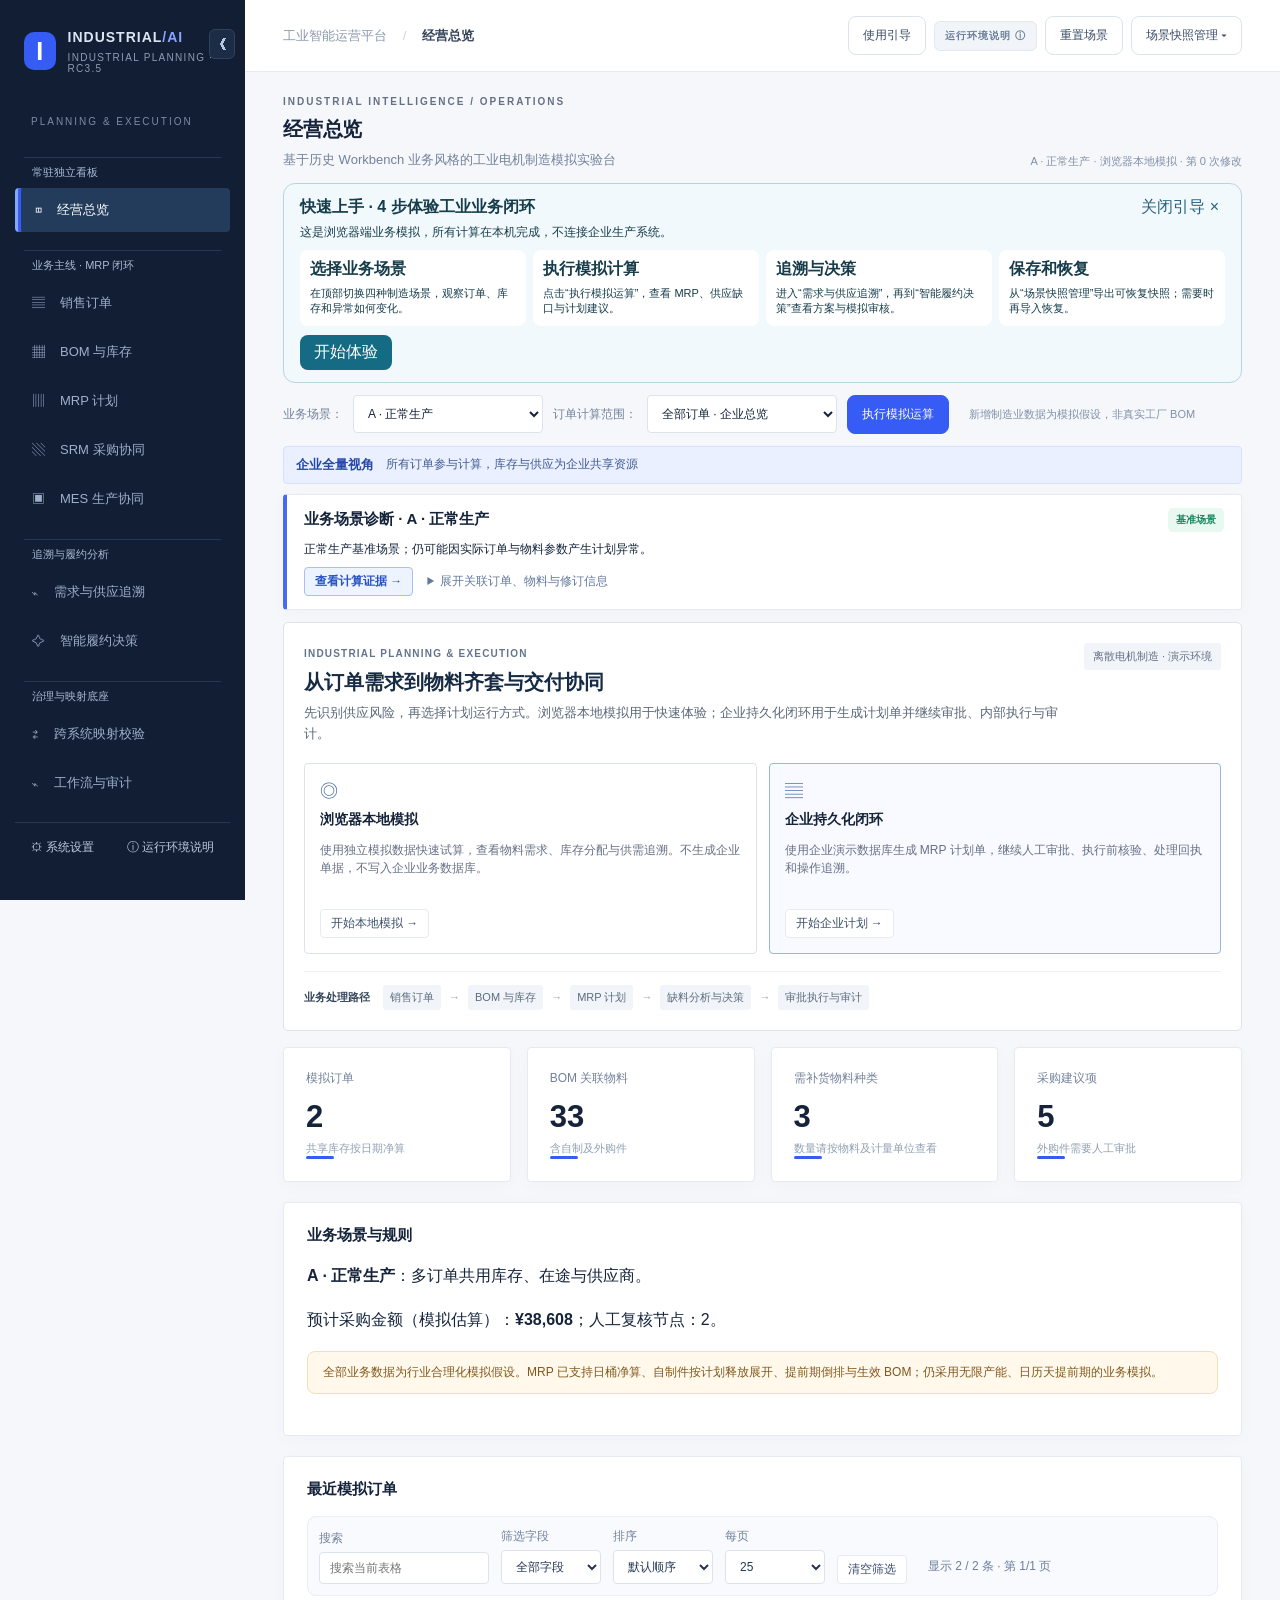
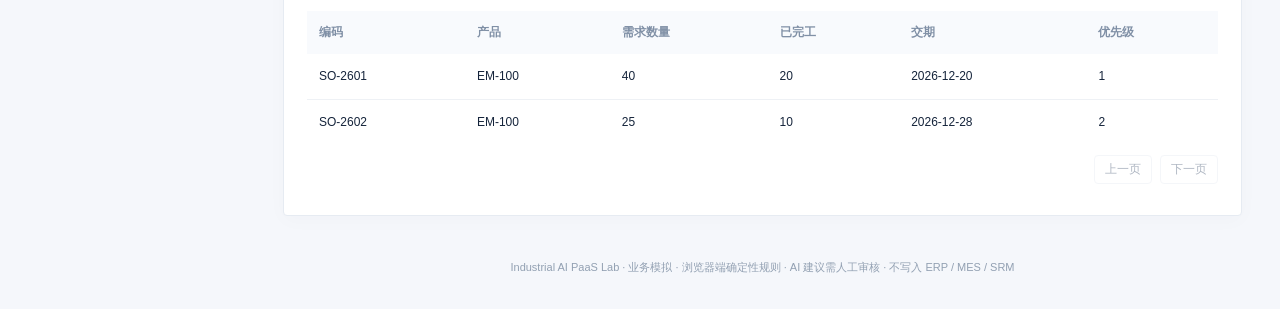
==== enterprise_workbench/site/index.html @ 59f64c31 "RC3.6 isolated PG16-accepted full-source candidate" ====
<!doctype html><html lang="zh-CN"><head><meta charset="utf-8"><meta name="viewport" content="width=device-width,initial-scale=1"><title>Industrial AI PaaS Lab · V1.9 RC3.5 Industrial Planning & Execution Collaboration</title><link rel="icon" type="image/svg+xml" href="./favicon.svg"><link rel="stylesheet" href="./style.css"><link rel="stylesheet" href="./enterprise-console.css"></head><body>
<div class="shell"><aside class="sidebar"><div class="brand"><span class="brandmark">I</span><div><strong>INDUSTRIAL<span class="accent">/AI</span></strong><small>INDUSTRIAL PLANNING · RC3.5</small></div></div><button id="desktopSidebarToggle" class="sidebar-collapse" aria-label="收起左侧导航" title="收起左侧导航">❮</button><div class="sectionlabel">PLANNING & EXECUTION</div><nav id="nav">
<div class="nav-group">常驻独立看板</div><button class="nav active" data-tab="overview">◫ <span>经营总览</span></button>
<div class="nav-group">业务主线 · MRP 闭环</div><button class="nav" data-tab="orders">▤ <span>销售订单</span></button><button class="nav" data-tab="bom">▦ <span>BOM 与库存</span></button><button class="nav" data-tab="mrp">▥ <span>MRP 计划</span></button><button class="nav" data-tab="srm">▧ <span>SRM 采购协同</span></button><button class="nav" data-tab="mes">▣ <span>MES 生产协同</span></button>
<div class="nav-group">追溯与履约分析</div><button class="nav" data-tab="trace">⌁ <span>需求与供应追溯</span></button><button class="nav" data-tab="agent">✧ <span>智能履约决策</span></button>
<div class="nav-group">治理与映射底座</div><button class="nav" data-tab="mapping">⇄ <span>跨系统映射校验</span></button><button class="nav" data-tab="workflow">⌁ <span>工作流与审计</span></button></nav>
<div class="sidebarbottom sidebar-utilities"><button class="sidebar-utility" data-tab="settings">⚙ <span>系统设置</span></button><button class="sidebar-utility" data-tab="statuses">ⓘ <span>运行环境说明</span></button></div></aside>
<main class="main"><header class="topbar"><button id="sidebarExpand" class="outline desktop-expand" aria-label="展开左侧导航" title="展开左侧导航">☰</button><button id="sidebarToggle" class="outline hamburger" aria-label="展开或收起导航" aria-expanded="false">☰</button><div class="breadcrumb">工业智能运营平台 <span>/</span> <b id="crumb">经营总览</b></div><div class="topright"><button class="environment" id="simulationInfo" aria-expanded="false" aria-controls="simulationTooltip" title="查看模拟环境说明">运行环境说明 ⓘ</button><span id="simulationTooltip" class="simulation-tooltip" role="tooltip" hidden>✓ 所有运算在浏览器本地运行，不上传数据、不连接真实工厂。</span><button class="outline" id="reset">重置场景</button><div class="snapshot-wrap"><button class="outline" id="snapshotMenuToggle" aria-expanded="false" aria-controls="snapshotMenu">场景快照管理 ▾</button><div class="snapshot-menu" id="snapshotMenu" hidden><button class="outline" id="portableExport">导出可恢复快照</button><button class="outline" id="portableImport">导入快照</button><button class="outline" id="export">导出 JSON</button></div></div><input type="file" id="portableFile" accept=".json,application/json" hidden></div></header><div class="content"><div class="heading"><div><div class="eyebrow">INDUSTRIAL INTELLIGENCE / OPERATIONS</div><h1 id="heading">经营总览</h1><p id="subtitle">基于历史 Workbench 业务风格的工业电机制造模拟实验台</p></div><div id="sync" class="sync">初始化中</div></div><div class="toolbar"><label for="scenario">业务场景：</label><select id="scenario"></select><label for="focusOrder">订单计算范围：</label><select id="focusOrder" aria-label="订单计算范围"><option value="all">全部订单 · 企业总览</option></select><button id="run" class="primary" title="跨模块模拟计算：本地执行 MRP、库存、供应与业务协同规则">执行模拟运算</button><span id="runSpinner" class="run-spinner" hidden aria-label="正在计算"></span><span id="runHint" class="run-hint" role="status" aria-live="polite"></span><span class="sync" id="note">新增制造业数据为模拟假设，非真实工厂 BOM</span></div><div id="notice" role="alert" hidden></div><div id="uxToast" class="ux-toast" role="status" aria-live="polite" hidden></div><div id="body"></div><footer>Industrial AI PaaS Lab · 业务模拟 · 浏览器端确定性规则 · AI 建议需人工审核 · 不写入 ERP / MES / SRM</footer></div></main></div>
<script src="./engine.js"></script><script src="./decision.js"></script><script src="./decision-evidence.js"></script><script src="./decision-reasoning.js"></script><script src="./closure.js"></script><script src="./portable.js"></script><script src="./app.js"></script><script src="./onboarding.js"></script><script src="./enterprise-console.js"></script></body></html>
---- enterprise_workbench/site/style.css ----
:root{--bg:#f5f7fb;--paper:#fff;--ink:#15243b;--muted:#73829a;--line:#e6ebf2;--blue:#365cf5;--nav:#111e33;--nav2:#1b2a43;--green:#1e9a6d;--orange:#d98a27}*{box-sizing:border-box}body{margin:0;font-family:Inter,"Segoe UI","Microsoft Yahei",sans-serif;background:var(--bg);color:var(--ink)}button,select,input{font:inherit}.shell{min-height:100vh;display:flex}.sidebar{width:245px;flex-shrink:0;background:var(--nav);color:#dbe5f4;display:flex;flex-direction:column;padding:28px 15px;position:sticky;top:0;height:100vh}.brand{display:flex;align-items:center;gap:12px;padding:0 9px 42px}.brandmark{display:grid;place-items:center;background:var(--blue);color:#fff;width:38px;height:38px;border-radius:10px;font-size:25px;font-weight:800}.brand strong{font-size:14px;letter-spacing:1px}.brand small{display:block;color:#8e9db4;font-size:10px;margin-top:6px;letter-spacing:1.3px}.accent{color:#8aa3ff}.sectionlabel{font-size:10px;color:#7c8ca6;letter-spacing:2px;padding:0 16px 12px}.nav{width:100%;display:flex;align-items:center;gap:15px;text-align:left;padding:13px 17px;border:0;background:transparent;color:#9fb0c8;border-radius:10px;cursor:pointer;font-size:14px;margin-bottom:5px}.nav.active,.nav:hover{background:var(--nav2);color:#fff}.nav.active{box-shadow:inset 3px 0 var(--blue)}.sidebarbottom{margin-top:auto;border-top:1px solid #2b3b52;padding:23px 13px 0;font-size:12px}.sidebarbottom p{color:#7588a2;font-size:11px}.pulse{display:inline-block;width:8px;height:8px;border-radius:50%;background:#39c995;margin-right:8px}.main{flex:1;min-width:0}.topbar{height:72px;background:#fff;border-bottom:1px solid var(--line);display:flex;justify-content:space-between;align-items:center;padding:0 38px}.breadcrumb{font-size:13px;color:#8b98ab}.breadcrumb b{color:#35435a;font-weight:600}.breadcrumb span{padding:0 12px;color:#ccd4df}.topright{display:flex;align-items:center;gap:17px}.environment{color:#6a7d9a;background:#f1f4f9;border:1px solid #e3e9f3;padding:7px 10px;border-radius:6px;font-size:10px;letter-spacing:1px;font-weight:700}.outline,.primary{border:1px solid #dce3ed;background:white;color:#394b66;border-radius:8px;padding:10px 14px;cursor:pointer;font-size:12px}.outline:hover{border-color:#9eb0d2}.primary{background:var(--blue);border-color:var(--blue);color:#fff}.primary:disabled{opacity:.45;cursor:not-allowed}.content{max-width:1440px;margin:auto;padding:36px 38px 24px}.heading{display:flex;justify-content:space-between;align-items:flex-end;margin-bottom:28px;gap:18px}.eyebrow{font-size:10px;color:#5472b8;font-weight:800;letter-spacing:2px}h1{font-size:29px;letter-spacing:-.8px;margin:9px 0 8px}.heading p{font-size:13px;color:var(--muted);margin:0}.sync{font-size:11px;color:#8191a7}.kpis{display:grid;grid-template-columns:repeat(4,minmax(0,1fr));gap:16px;margin-bottom:20px}.kpi,.panel{background:#fff;border:1px solid var(--line);border-radius:12px;box-shadow:0 4px 20px rgba(25,48,82,.025)}.kpi{padding:22px}.kpi .label{font-size:12px;color:var(--muted)}.kpi .value{font-size:31px;font-weight:750;margin:12px 0 6px}.kpi .hint{font-size:11px;color:#90a0b2}.kpi .accentline{width:28px;height:3px;background:var(--blue);border-radius:3px}.cols{display:grid;grid-template-columns:1.5fr 1fr;gap:20px}.panel{padding:23px;margin-bottom:20px}.panel h2{font-size:15px;margin:0 0 17px}.panelhead{display:flex;align-items:center;justify-content:space-between;gap:10px}.sub{font-size:12px;color:var(--muted);margin-top:-6px;margin-bottom:18px}.tablewrap{overflow:auto}table{border-collapse:collapse;width:100%;font-size:12px}th{text-align:left;background:#f8fafd;color:#8090a6;font-weight:650;padding:13px 12px;white-space:nowrap}td{padding:14px 12px;border-bottom:1px solid #eef1f5;white-space:nowrap}tbody tr:last-child td{border-bottom:0}.pill{border-radius:5px;padding:5px 8px;font-size:10px;font-weight:700;display:inline-block;background:#eef2ff;color:#5065bf}.pill.good{background:#e9f8f1;color:#17845b}.pill.warn{background:#fff5e8;color:#aa7021}.pill.neutral{background:#f0f3f8;color:#697a90}.empty{color:#93a1b3;font-size:13px;padding:35px 10px;text-align:center}.loading{background:#fff;border:1px solid var(--line);border-radius:12px;padding:55px;text-align:center;color:var(--muted)}.toolbar{display:flex;gap:10px;align-items:center;flex-wrap:wrap;margin-bottom:18px}.toolbar select,.toolbar input{border:1px solid #dce3ed;border-radius:8px;padding:10px 12px;background:white;min-width:190px;color:#35445a;font-size:12px}.alert{padding:14px 17px;border-radius:8px;margin-bottom:18px;font-size:13px;background:#fff1ec;color:#9e462d;border:1px solid #ffd7c8}.alert.ok{background:#eaf8f1;color:#1e7d57;border-color:#c7edda}.note{background:#f4f7fe;border:1px solid #e1e9fb;padding:15px;border-radius:8px;color:#63799b;font-size:12px;line-height:1.8;margin-bottom:20px}.json{white-space:pre-wrap;word-break:break-word;background:#f8fafd;padding:16px;border-radius:8px;font:11px/1.7 Consolas,monospace;max-height:380px;overflow:auto}.metricrow{display:flex;justify-content:space-between;border-bottom:1px solid var(--line);padding:12px 0;font-size:12px}.metricrow span{color:var(--muted)}.metricrow b{font-weight:650}footer{font-size:11px;color:#9aa7b7;text-align:center;padding:20px 0 10px}@media(max-width:1000px){.sidebar{width:78px}.brand>div,.sectionlabel,.nav span,.sidebarbottom{display:none}.brand{padding:0 4px 35px}.nav{justify-content:center;font-size:20px}.content{padding:26px}.kpis{grid-template-columns:repeat(2,1fr)}.cols{grid-template-columns:1fr}}@media(max-width:600px){.sidebar{width:58px;padding:15px 6px}.topbar{padding:0 16px}.environment{display:none}.content{padding:20px 14px}.kpis{gap:9px}.kpi{padding:16px}.kpi .value{font-size:25px}.heading{align-items:flex-start;flex-direction:column}}

.flowsteps{display:flex;flex-wrap:wrap;gap:8px;margin:0 0 20px}.flowstep{padding:12px 10px;background:#e9eef7;border:1px solid #dce5f2;border-radius:8px;color:#75849a;font-size:11px;font-weight:700;flex:1;min-width:125px}.flowstep span{display:inline-grid;place-items:center;border-radius:50%;background:#cbd5e3;color:#fff;width:20px;height:20px;margin-right:6px}.flowstep.done{background:#eaf8f1;color:#17845b;border-color:#bde8d4}.flowstep.done span{background:#1e9a6d}.statuscards{display:flex;gap:12px;flex-wrap:wrap}.statuscard{border:1px solid var(--line);border-radius:9px;padding:16px 22px;min-width:140px;display:flex;flex-direction:column;gap:9px}.statuscard b{font-size:12px;color:var(--muted)}.statuscard strong{font-size:25px}.raw{border:1px solid var(--line);border-radius:10px;background:white;padding:18px 22px;margin-bottom:20px}.raw summary{cursor:pointer;color:#365cf5;font-size:13px;font-weight:700}.raw pre{margin-top:16px}@media(max-width:600px){.flowstep{min-width:100px}}
.toolbar{display:flex;gap:10px;align-items:center;flex-wrap:wrap;margin-bottom:22px}.toolbar select,.toolbar input{border:1px solid var(--line);border-radius:7px;padding:10px;background:white;color:var(--ink)}.toolbar label{font-size:12px;color:var(--muted)}.panel .actions{display:flex;gap:8px;flex-wrap:wrap}.inlineform{display:flex;flex-wrap:wrap;gap:10px;align-items:end}.inlineform label{font-size:12px;color:var(--muted);display:flex;flex-direction:column;gap:5px}.inlineform input,.inlineform select{padding:9px;border:1px solid var(--line);border-radius:6px;max-width:170px}.smallbtn{border:1px solid var(--line);background:#fff;color:#3b4e6b;padding:6px 9px;border-radius:6px;cursor:pointer}.smallbtn.danger{color:#a53535}.status{cursor:help}.helptext{color:#75859a;font-size:12px;line-height:1.8}.grid2{display:grid;grid-template-columns:1fr 1fr;gap:16px}.warning{background:#fff8eb;border:1px solid #f3dfb8;padding:12px 15px;border-radius:8px;color:#81581c;font-size:12px;margin-bottom:18px}.badge-line{font-size:12px;color:#5a6a80;margin:6px 0 12px}.panel p{line-height:1.8}footer{margin-top:24px;font-size:11px;color:#92a0b2}@media(max-width:850px){.shell{display:block}.sidebar{width:100%;height:auto;position:static;padding:12px}.sidebar .brand{padding:5px 9px 12px}.sidebar nav{display:flex;overflow:auto}.sidebar .nav{min-width:max-content;padding:9px}.sidebarbottom{display:none}.topbar{padding:12px;height:auto}.content{padding:20px 14px}.kpis{grid-template-columns:repeat(2,minmax(0,1fr))}.grid2,.cols{grid-template-columns:1fr}}

/* UX Consolidation: display-only controls; no engine data mutations */
.uxfilters{display:flex;gap:12px;flex-wrap:wrap;align-items:end;margin-bottom:15px}.uxfilters label{display:flex;flex-direction:column;gap:5px;color:#72829b;font-size:12px}.uxfilters input,.uxfilters select{border:1px solid #dce3ed;border-radius:7px;padding:8px 10px;background:white;color:#243754;max-width:220px}.uxcount{font-size:12px;color:#6d7f9b;padding:9px}.origin-tag{display:inline-block;background:#eef2f8;color:#566781;border-radius:5px;padding:4px 7px;font-size:11px}.origin-tag.custom{background:#e9f8f1;color:#17845b}.uxguide{background:linear-gradient(115deg,#f3f6ff,#fff);border:1px solid #dce6fb;border-radius:12px;padding:20px;margin-bottom:20px}.uxguide-head{display:flex;justify-content:space-between;align-items:center;gap:12px}.uxguide-head strong{font-size:16px}.uxguide-steps{display:grid;grid-template-columns:repeat(3,minmax(0,1fr));gap:12px;margin:15px 0}.uxguide-steps button{background:#fff;border:1px solid #dce5f4;border-radius:9px;text-align:left;padding:14px;cursor:pointer;color:#253c65}.uxguide-steps button:hover{border-color:#365cf5}.uxguide-steps b,.uxguide-steps span{display:block}.uxguide-steps span{font-size:12px;color:#72839a;margin-top:7px}.uxguide p{font-size:12px;color:#6e7e97;margin:0}.compact-guide .uxguide-steps,.compact-guide p{display:none}@media(max-width:700px){.uxguide-steps{grid-template-columns:1fr}.uxfilters label{max-width:100%}}

/* RC2: global order context and reusable table controls */
.focus-banner{display:flex;align-items:center;flex-wrap:wrap;gap:12px;background:#eaf0ff;border:1px solid #d4e1ff;border-radius:10px;padding:13px 17px;margin-bottom:18px;font-size:12px;color:#405b90}.focus-banner strong{color:#2548a5;font-size:13px}.focus-banner span{flex:1}.data-table{margin-bottom:8px}.tablefilters{padding:11px;background:#f8fafd;border:1px solid #e9edf5;border-radius:9px}.tablefilters label{min-width:100px}.tablefilters input{max-width:170px}.tablefilters select{max-width:175px}.tablepages{display:flex;justify-content:flex-end;gap:8px;margin-top:10px}.tablepages button:disabled{opacity:.4;cursor:not-allowed}

/* RC3 business audit additions */
.diagnostic{border-left:4px solid #466bf1}.diagnostic-head{display:flex;align-items:center;justify-content:space-between;gap:12px;flex-wrap:wrap}.diagnostic-head h2,.diagnostic-head h3{margin:0}.diagnostic-stats{display:flex;gap:16px;flex-wrap:wrap;margin:12px 0;font-size:13px}.decision{border:1px solid #dfe5f0;border-radius:12px;padding:16px;margin:12px 0;background:#fbfcff}.decision p{line-height:1.7}.decision-actions{display:flex;gap:8px;flex-wrap:wrap}.decision-actions button{cursor:pointer}.diagnostic .helptext{margin-top:12px}

/* Version A guided first-run experience */
.a-welcome{padding:18px 20px;margin:12px 0 20px;border:1px solid #b7d5df;border-radius:12px;background:#f1f9fc;color:#173d4b}.a-welcome-head{display:flex;justify-content:space-between;gap:12px;align-items:center}.a-welcome-head button{background:transparent;border:0;cursor:pointer;color:#28617b}.a-welcome p{margin:10px 0}.a-welcome ol{display:grid;grid-template-columns:repeat(auto-fit,minmax(205px,1fr));gap:12px;padding:0;list-style:none}.a-welcome li{display:flex;flex-direction:column;gap:6px;padding:12px;border-radius:8px;background:white}.a-welcome li span{font-size:13px;line-height:1.5}.a-welcome #a-welcome-start{padding:9px 18px;border:0;border-radius:8px;background:#146b83;color:white;cursor:pointer}

/* V1.9.1 UX concentrated release: presentation and state feedback */
.content{padding-top:24px}.heading{margin-bottom:14px}.a-welcome{padding:12px 16px;margin:6px 0 12px}.a-welcome p{font-size:12px;margin:5px 0}.a-welcome ol{gap:7px;margin:9px 0}.a-welcome li{padding:9px 10px}.a-welcome li span{font-size:11px;line-height:1.4}.a-welcome #a-welcome-start{padding:7px 14px}.focus-banner{padding:9px 12px;margin-bottom:10px}.diagnostic{padding:13px 17px;margin-bottom:12px}.diagnostic h2{font-size:14px}.diagnostic-summary{font-size:12px;line-height:1.6;margin:8px 0}.diagnostic-actions{display:flex;align-items:center;gap:14px;flex-wrap:wrap}.diagnostic-details{font-size:12px;color:#63799b}.diagnostic-details summary{cursor:pointer}.diagnostic-details[open]{flex-basis:100%}.diagnostic-stats{margin:8px 0}.evidence-btn{background:#edf3ff;border-color:#a9befb;color:#2854c3;font-weight:700;padding:8px 12px}.evidence-btn:hover{background:#dfe9ff}.nav-group{font-size:10px;letter-spacing:1.2px;color:#7f94b7;margin:15px 10px 7px;text-transform:uppercase}.nav.has-result{position:relative}.nav.has-result:after{content:'';display:block;width:8px;height:8px;border-radius:50%;background:#22bf83;margin-left:auto;box-shadow:0 0 0 3px #22bf8322}.environment{cursor:pointer;white-space:nowrap}.simulation-tooltip{position:absolute;right:18px;top:66px;z-index:50;background:#132b49;color:white;padding:11px 15px;border-radius:9px;max-width:320px;font-size:12px;line-height:1.6;box-shadow:0 8px 28px #152b4540}.snapshot-wrap{position:relative}.snapshot-menu{position:absolute;right:0;top:calc(100% + 7px);z-index:45;min-width:190px;background:white;border:1px solid #dce3ed;border-radius:10px;box-shadow:0 10px 32px #14223d25;padding:7px}.snapshot-menu button{display:block;width:100%;text-align:left;border:0;margin:2px 0}.snapshot-menu button:hover{background:#f2f6ff}.run-spinner{width:16px;height:16px;border:2px solid #cad7fa;border-top-color:#365cf5;border-radius:50%;animation:ux-spin .7s linear infinite}@keyframes ux-spin{to{transform:rotate(360deg)}}.run-hint{font-size:11px;color:#b37525}.ux-toast{position:fixed;right:24px;bottom:25px;z-index:100;background:#173b32;color:#e8fff4;padding:13px 17px;border-radius:9px;box-shadow:0 9px 35px #1a2b3b40;font-size:13px;max-width:min(420px,90vw)}[hidden]{display:none!important}.hamburger{display:none}.topright{gap:8px;flex-wrap:wrap}.toolbar{margin-bottom:12px}.sidebar nav{overflow-y:auto}
@media(max-width:1000px){.nav-group{display:none}.sidebar .nav.has-result:after{position:absolute;right:2px;top:5px}.topright{gap:6px}}
@media(max-width:850px){.hamburger{display:inline-flex}.sidebar{display:none;position:fixed;top:55px;left:0;bottom:0;width:min(290px,85vw);height:auto;z-index:60;box-shadow:8px 0 30px #152b4540;overflow-y:auto}.sidebar-open .sidebar{display:block}.sidebar nav{display:flex;flex-direction:column;overflow:visible}.sidebar .nav{justify-content:flex-start}.sidebar .nav span,.sidebar .brand>div,.sidebar .sectionlabel,.sidebar .nav-group{display:block}.sidebar .nav-group{color:#8fa1bd}.sidebar .nav.has-result:after{position:static}.topbar{display:flex;gap:10px}.breadcrumb{flex:1}.topright{justify-content:flex-end}.a-welcome ol{grid-template-columns:repeat(2,minmax(0,1fr))}}
@media(max-width:600px){.a-welcome ol{grid-template-columns:1fr 1fr}.a-welcome li span{font-size:10px}.heading h1{font-size:23px}.topright .outline{padding:7px 8px}.toolbar select{min-width:130px}.simulation-tooltip{right:8px;top:95px}.content{padding:15px 12px}.kpis{grid-template-columns:repeat(2,minmax(0,1fr))}}

/* V1.9.1 RC2: learning navigation, read-once result cues and help page */
.sidebar{position:relative}.sidebar-collapse{position:absolute;top:29px;right:10px;border:1px solid #31425c;border-radius:6px;color:#b6c7e5;background:#1b2c46;cursor:pointer;padding:5px 8px}.desktop-expand{display:none}.sidebar-collapsed .sidebar{display:none}.sidebar-collapsed .desktop-expand{display:inline-flex}.sidebar-collapsed .main{width:100%;max-width:100%}.sidebar .nav-group{font-size:10px;letter-spacing:.55px;text-transform:none;margin:18px 9px 8px;padding:7px 8px 0;border-top:1px solid #253852;color:#90a7c9}.sidebar nav{overflow-y:auto;scrollbar-width:thin;scrollbar-color:#3c506c transparent}.sidebar .nav{min-height:41px}.nav.has-result:after{flex-shrink:0}.help-page .toolbar,.help-page #sync{display:none}.help-page .focus-banner,.help-page .diagnostic{display:none}.help-page .heading{margin-bottom:18px}.help-page #body{margin-top:8px}
@media(max-width:850px){.sidebar-collapse,.desktop-expand{display:none!important}.sidebar-collapsed .sidebar{display:none}.sidebar-open .sidebar{display:block}.sidebar .nav-group{display:block}.sidebar .nav{min-height:40px}}

/* RC3: What-if input retention and readable comparison */
.whatif-form{background:#f7f9ff;border:1px solid #e1e8f7;padding:14px;border-radius:10px;margin:12px 0}.whatif-form label{min-width:110px}.whatif-form button.primary{min-height:39px}.whatif-result{border:1px solid #c8d8ff;border-left:4px solid #365cf5;background:#fbfcff;border-radius:10px;padding:15px;margin:16px 0}.whatif-result-head{display:flex;align-items:center;justify-content:space-between;gap:12px;flex-wrap:wrap}.whatif-result-head h3{font-size:15px;margin:0}.whatif-save{font-size:12px;font-weight:700;color:#fff;background:#365cf5;border:1px solid #365cf5;border-radius:7px;padding:8px 13px;cursor:pointer}.whatif-save:hover{background:#2549db}.whatif-assumption{margin-top:12px;padding:10px;background:#edf3ff;border-radius:7px;font-size:13px;color:#29436e}.whatif-summary{font-size:13px;font-weight:600;color:#244d7e}.whatif-saved-title{font-size:14px;margin:18px 0 8px}.whatif-empty{padding:20px 14px;border:1px dashed #cbd5e6;border-radius:9px;color:#6e809b;font-size:13px;text-align:center;margin:12px 0}.whatif-empty-small{padding:16px}.whatif-result .data-table{overflow-x:auto}.whatif-result .data-table th:first-child{min-width:180px}

/* RC4 decision audit evidence */
.decision-primary{background:#eef3ff;border-left:3px solid #4168f0;border-radius:6px;padding:10px 13px}.decision-facts{display:flex;gap:9px;flex-wrap:wrap;margin:12px 0}.decision-facts span{background:#f0f4fa;border:1px solid #dce5f2;border-radius:7px;padding:7px 10px;font-size:12px}.decision-evidence{border:1px solid #dce5f2;border-radius:9px;margin:12px 0;padding:10px 12px}.decision-evidence summary{font-weight:700;cursor:pointer;color:#274b8c}.decision-evidence .tablewrap{margin:10px 0;overflow-x:auto}.decision-evidence table{min-width:650px;font-size:12px}.decision-evidence th,.decision-evidence td{padding:8px 10px}.decision-evidence code{font-size:11px}@media(max-width:700px){.decision{padding:12px}.decision-evidence{padding:8px}.decision-facts span{font-size:11px}}

/* RC5: auditable reasoning log */
.reasoning-entry{border:1px solid #dce5f3;border-radius:10px;background:#fff;margin:12px 0;padding:14px 16px}
.reasoning-entry h4{margin:0 0 8px;color:#172c4a}.reasoning-entry .pill{font-size:11px;margin-left:8px}
.reasoning-steps{margin:10px 0 12px;padding-left:24px;display:grid;gap:9px}
.reasoning-steps li{padding-left:5px}.reasoning-steps p{margin:3px 0;color:#455a76;line-height:1.6;overflow-wrap:anywhere}
.reasoning-checks{display:flex;gap:7px;flex-wrap:wrap}

/* RC6: learning-first decision presentation; engineering checks remain in tests, not UI. */
.business-decision{padding:22px;background:#fff}.business-order-head{display:flex;justify-content:space-between;align-items:flex-start;gap:14px;flex-wrap:wrap}.business-order-head h3{margin:0}.business-outcome{display:inline-block;max-width:520px;border-radius:8px;padding:9px 12px;font-weight:700;font-size:13px}.business-outcome-high{background:#fff0ed;color:#9f3027}.business-outcome-medium{background:#fff5e3;color:#94620c}.business-outcome-low{background:#e9f7f1;color:#196347}.business-intro{font-size:14px;color:#42526b;margin:16px 0}.business-section-title{font-size:15px;margin:20px 0 10px}.business-risk{border:1px solid #e0e7f2;border-left:4px solid #c7d1df;border-radius:9px;margin:10px 0;padding:12px 15px;background:#fff}.business-risk-risk{border-left-color:#d85048;background:#fffafa}.business-risk-advice{border-left-color:#e2a83b;background:#fffdf7}.business-risk-title{display:flex;justify-content:space-between;gap:10px;flex-wrap:wrap}.business-risk-title span{font-size:12px;color:#61738e}.business-risk p{margin:8px 0;font-size:13px}.business-metric{color:#9f3027}.business-risk-link{color:#637895;font-size:12px!important}.business-table{min-width:650px}.business-review{border:1px solid #d5e1f4;border-radius:10px;margin:18px 0;background:#f9fbff}.business-review>summary{padding:13px 16px;cursor:pointer;color:#2754a4;font-weight:700}.business-review-body{padding:5px 17px 17px}.business-review-body table{min-width:650px}.business-review-body th,.business-review-body td{font-size:12px;padding:8px}.review-rule{background:white;border:1px solid #e1e8f2;border-radius:8px;padding:13px 15px;margin:12px 0}.review-rule h4{margin:0 0 8px}.review-rule li{line-height:1.75;margin:5px 0;font-size:13px}.business-disclaimer{color:#73839b;font-size:12px!important;margin-top:16px}.business-decision .decision-actions{margin:17px 0}.business-decision .decision-actions button:first-child{background:#3766eb;color:#fff;border-color:#3766eb}@media(max-width:700px){.business-decision{padding:12px}.business-order-head{display:block}.business-outcome{margin-top:9px}}

/* RC7: consistent compact actions and learner-facing review */
.business-decision .decision-actions-compact{display:flex;align-items:center;gap:7px;flex-wrap:wrap;margin:14px 0 17px}
.business-decision .decision-actions-compact .smallbtn{appearance:none;min-height:32px;padding:6px 11px;border:1px solid #d8e2f2;border-radius:7px;background:#fff;color:#355276;font-size:12px;font-weight:600;line-height:1.25;letter-spacing:0;box-shadow:0 1px 2px rgba(23,43,77,.035);white-space:nowrap;transition:background-color .15s,border-color .15s,box-shadow .15s}
.business-decision .decision-actions-compact .decision-action-approve:first-child{background:#eef3ff;border-color:#bcd0ff;color:#2856bf}
.business-decision .decision-actions-compact .decision-action-reject{color:#65748c;background:#f8fafc}
.business-decision .decision-actions-compact .decision-action-trace{color:#3a5f99}
.business-decision .decision-actions-compact .smallbtn:hover{background:#e8f0ff;border-color:#8eaff3}
.business-decision .decision-actions-compact .smallbtn:focus-visible{outline:2px solid #3766eb;outline-offset:2px}
.business-review-body .review-rule{padding:15px 18px}.business-review-body .review-lead{font-size:13px;color:#294c7d;background:#eff4ff;padding:10px 12px;border-radius:7px}
.business-review-body .review-steps{padding-left:24px}.business-review-body .review-steps li{padding:5px 0 7px}.business-review-body .review-steps li b{color:#304b71;font-size:12px}.business-review-body .review-steps li p{margin:4px 0 0;color:#43536b;line-height:1.7;font-size:12px}
@media(max-width:600px){.business-decision .decision-actions-compact{gap:6px}.business-decision .decision-actions-compact .smallbtn{font-size:12px;padding:7px 9px}}

/* RC8: trace selector and source-grounded simulated supplier evidence */
.trace-node-label{display:flex;align-items:center;gap:10px;flex-wrap:wrap;font-size:12px;color:var(--muted);font-weight:600}
.trace-node-select{appearance:none;-webkit-appearance:none;width:min(100%,620px);min-height:36px;padding:8px 36px 8px 12px;border:1px solid #dce3ed;border-radius:8px;background:#fff url("data:image/svg+xml,%3Csvg xmlns='http://www.w3.org/2000/svg' width='12' height='8' viewBox='0 0 12 8'%3E%3Cpath d='m1 1 5 5 5-5' fill='none' stroke='%23687993' stroke-width='1.5'/%3E%3C/svg%3E") no-repeat right 12px center;color:var(--ink);font-size:12px;line-height:1.4;box-shadow:0 1px 2px rgba(20,35,65,.03);cursor:pointer}
.trace-node-select:focus-visible{outline:2px solid #365cf5;outline-offset:2px;border-color:#365cf5}
.supplier-evidence{background:rgba(255,255,255,.55);border:1px solid #f0e0dc;border-radius:8px;padding:9px 12px;margin:9px 0;font-size:12px;line-height:1.65}
.supplier-evidence p{margin:5px 0;overflow-wrap:anywhere}
.supplier-evidence .decision-metric{font-size:12px}
@media(max-width:700px){.trace-node-label{align-items:stretch;flex-direction:column}.trace-node-select{width:100%;max-width:100%}}

/* RC3.5 — compact industrial workspace design system */
:root{--rc35-ink:#172b45;--rc35-muted:#667085;--rc35-line:#dce3eb;--rc35-accent:#315fba;--rc35-surface:#f7f9fc}
body{font-variant-numeric:tabular-nums}.heading h1{font-size:20px;font-weight:600;letter-spacing:-.2px}.panel h2,.panel h3{font-size:15px;font-weight:650}.panel,.kpi,.focus-banner{border-radius:4px}.sidebar .nav-group{font-size:11px;letter-spacing:0;text-transform:none;color:#a9bad1}.sidebar .nav{min-height:36px;border-radius:4px;font-size:13px}.sidebar .nav.active{border-left:3px solid #82a8ff;background:#243c5c}.sidebarbottom.sidebar-utilities{display:flex;justify-content:space-between;gap:8px;padding:10px 12px;border-top:1px solid #263852}.sidebar-utility{border:0;background:transparent;color:#bdcbe0;font-size:12px;padding:6px 4px;cursor:pointer}.sidebar-utility:hover{color:#fff}.smallbtn,button{transition:border-color .14s,background-color .14s,box-shadow .14s}.smallbtn{min-height:28px;border-radius:4px;padding:5px 10px;font-size:12px}.smallbtn:focus-visible,button:focus-visible,input:focus-visible,select:focus-visible,textarea:focus-visible{outline:2px solid #4778d1;outline-offset:2px;box-shadow:0 0 0 3px #4778d122}.toolbar select,.toolbar input,.uxfilters input,.uxfilters select{min-height:32px;border:1px solid var(--rc35-line);border-radius:4px;font-size:12px}.tablewrap th,.tablewrap td{font-size:12px;line-height:1.4}.helptext,.muted,.eyebrow{color:var(--rc35-muted)}
.rc35-home-entry{background:#fff;border:1px solid var(--rc35-line);border-radius:5px;padding:20px;margin:0 0 16px}.rc35-home-intro{display:flex;align-items:flex-start;justify-content:space-between;gap:18px;flex-wrap:wrap}.rc35-kicker{font-size:10px;letter-spacing:1.2px;color:#64748b;font-weight:700}.rc35-home-intro h2{font-size:20px;margin:8px 0 7px;color:var(--rc35-ink)}.rc35-home-intro p{font-size:13px;line-height:1.6;color:#5b687a;max-width:760px;margin:0}.rc35-demo-tag{font-size:11px;color:#667085;background:#f1f4f8;padding:6px 9px;border-radius:3px}.rc35-home-actions{display:grid;grid-template-columns:1fr 1fr;gap:12px;margin-top:18px}.rc35-home-actions article{border:1px solid var(--rc35-line);border-radius:4px;padding:15px;min-width:0}.rc35-home-actions article.featured{border-color:#9bb6df;background:#f8faff}.rc35-mode-icon{font-size:18px;color:#456ba9}.rc35-home-actions h3{font-size:14px;margin:8px 0 5px}.rc35-home-actions p{font-size:12px;line-height:1.55;color:#667085;min-height:56px}.rc35-home-flow{display:flex;gap:8px;align-items:center;flex-wrap:wrap;margin-top:17px;padding-top:13px;border-top:1px solid #edf0f4;font-size:11px;color:#5e6c80}.rc35-home-flow b{color:#34445a;margin-right:5px}.rc35-home-flow span{background:#f1f4f8;padding:5px 7px;border-radius:3px}.rc35-home-flow i{font-style:normal;color:#9aa5b4}.rc35-mode-switch{display:flex;justify-content:space-between;align-items:center;gap:14px;flex-wrap:wrap;border:1px solid #d9e1eb;background:#fff;padding:13px 15px;margin-bottom:14px;border-radius:4px}.rc35-mode-switch b{font-size:14px}.rc35-mode-switch p{font-size:11px;color:#667085;margin:4px 0 0}.rc35-mode-switch-actions{display:flex;gap:7px;flex-wrap:wrap}.rc35-audit-shortcut{display:flex;align-items:end;gap:9px;flex-wrap:wrap}.rc35-audit-shortcut label{display:grid;gap:5px;font-size:11px;color:#667085}.rc35-audit-shortcut input{height:32px;border:1px solid var(--rc35-line);border-radius:4px;padding:5px 9px}
@media(max-width:650px){.rc35-home-entry{padding:14px}.rc35-home-actions{grid-template-columns:1fr}.rc35-home-actions p{min-height:0}.rc35-mode-switch{align-items:stretch}.rc35-mode-switch-actions{width:100%}.rc35-mode-switch-actions button{flex:1}.rc35-home-flow{align-items:flex-start}}
---- enterprise_workbench/site/enterprise-console.css ----
/* Version B Enterprise Console RC3 — isolated from the frozen Version A simulation. */
.content.vbc-active > :not(#vbConsole){display:none!important}
#vbConsole[hidden]{display:none!important}
#vbConsole{--vbc-ink:#12243e;--vbc-muted:#61728a;--vbc-line:#e1e8f2;--vbc-blue:#2a5fe8;--vbc-teal:#0a9f97;--vbc-canvas:#f4f7fc;min-height:78vh;color:var(--vbc-ink);font-family:inherit;font-size:14px}
#vbConsole *,#vbConsole *:before,#vbConsole *:after{box-sizing:border-box}
#vbConsole h1,#vbConsole h2,#vbConsole h3,#vbConsole p{margin:0}
#vbConsole button,#vbConsole input,#vbConsole select,#vbConsole textarea{font:inherit}
#vbConsole button{cursor:pointer;transition:background .15s ease,border-color .15s ease,transform .15s ease}
#vbConsole button:disabled{opacity:.42;cursor:not-allowed}
#vbConsole :is(button,input,select,textarea):focus-visible{outline:3px solid #6f97ff;outline-offset:2px}
#vbConsole [hidden]{display:none!important}
.vbc-hero{background:linear-gradient(118deg,#122640 0%,#173c60 60%,#17666c 140%);border-radius:18px;color:#fff;padding:28px 30px;position:relative;overflow:hidden;box-shadow:0 16px 35px #15385b22}
.vbc-hero:after{content:'';position:absolute;right:-55px;top:-110px;width:360px;height:360px;border-radius:50%;border:60px solid #ffffff0b;pointer-events:none}
.vbc-eyebrow{font-size:11px;font-weight:700;letter-spacing:1.8px;color:#87d4e0;text-transform:uppercase;margin-bottom:10px!important}
.vbc-hero h1{font-size:27px;color:#fff;line-height:1.26;letter-spacing:-.6px}
.vbc-hero p{color:#d3e0f0;max-width:680px;margin-top:10px;line-height:1.7}
.vbc-hero-grid{display:flex;align-items:center;justify-content:space-between;gap:24px;position:relative;z-index:1}
.vbc-hero-side{display:grid;justify-items:end;gap:10px;min-width:200px}
.vbc-hero-side code{font-family:ui-monospace,monospace;font-size:11px;color:#d2e8ff;overflow-wrap:anywhere;text-align:right}
.vbc-status{display:inline-flex;align-items:center;gap:6px;padding:6px 10px;border-radius:99px;border:1px solid #fff3;background:#ffffff17;color:#e2f4ff;font-size:12px;font-weight:700}
.vbc-dot{display:inline-block;width:8px;height:8px;border-radius:50%;background:#8cb0d0}
.vbc-status.ready .vbc-dot{background:#66e1ac;box-shadow:0 0 0 3px #66e1ac27}
.vbc-status.warn .vbc-dot{background:#ffc66a}
.vbc-btn{border:1px solid #d6e0ee;background:#fff;color:#26446a;border-radius:9px;padding:10px 15px;min-height:39px;font-weight:700;font-size:13px}
.vbc-btn:hover:not(:disabled){background:#f0f5ff;border-color:#9cb8f1}
.vbc-btn.primary{background:#315fe5;border-color:#315fe5;color:#fff;box-shadow:0 5px 10px #315fe526}
.vbc-btn.primary:hover:not(:disabled){background:#224bd0}
.vbc-btn.teal{background:#087e80;border-color:#087e80;color:#fff}
.vbc-btn.teal:hover:not(:disabled){background:#086a70}
.vbc-btn.danger{color:#9e3434;border-color:#efc9c9;background:#fff9f8}
.vbc-btn.ghost{color:#dce7fc;background:#ffffff16;border-color:#ffffff42}
.vbc-btn.ghost:hover:not(:disabled){background:#ffffff26}
.vbc-btn.tiny{padding:6px 10px;min-height:30px;font-size:12px}
.vbc-strip{display:grid;grid-template-columns:repeat(4,minmax(0,1fr));gap:12px;margin:16px 0}
.vbc-stat{padding:15px 17px;background:#fff;border:1px solid var(--vbc-line);border-radius:12px;min-width:0}
.vbc-stat-label{color:var(--vbc-muted);font-size:11px;font-weight:650;display:block;letter-spacing:.3px}
.vbc-stat-value{font-size:17px;font-weight:800;margin-top:7px;overflow-wrap:anywhere;line-height:1.3;font-variant-numeric:tabular-nums}
.vbc-stat-foot{color:var(--vbc-muted);font-size:11px;margin-top:5px;line-height:1.3}
.vbc-stepper{background:#fff;border:1px solid var(--vbc-line);border-radius:14px;display:grid;grid-template-columns:repeat(5,minmax(0,1fr));padding:9px;margin-bottom:18px;gap:5px;box-shadow:0 2px 10px #1b2f4506}
.vbc-step{display:flex;align-items:center;gap:9px;text-align:left;background:transparent;border:1px solid transparent;border-radius:10px;padding:12px 9px;color:#536781;min-height:62px}
.vbc-step:hover{background:#f5f8fd}
.vbc-step.active{background:#eaf1ff;color:#244fd1;border-color:#cfe0ff}
.vbc-step.done .vbc-step-num{background:#e3f7ed;color:#127f55}
.vbc-step-num{flex:none;width:30px;height:30px;border-radius:9px;background:#edf2f8;color:#57718f;display:grid;place-items:center;font-size:13px;font-weight:800}
.vbc-step.active .vbc-step-num{background:#315fe5;color:#fff}
.vbc-step-title{font-weight:750;font-size:13px;display:block;line-height:1.3}
.vbc-step-sub{display:block;font-size:10px;margin-top:4px;line-height:1.2;color:#8b98aa}
.vbc-pane{background:#fff;border:1px solid var(--vbc-line);border-radius:15px;box-shadow:0 2px 10px #1b2f4508;overflow:hidden;margin-bottom:16px}
.vbc-pane-head{padding:21px 25px 18px;border-bottom:1px solid #e9edf4;display:flex;align-items:flex-start;justify-content:space-between;gap:15px;flex-wrap:wrap}
.vbc-pane-head h2{font-size:19px;color:#1c324c;margin:0}
.vbc-pane-head p{font-size:12px;color:#697f98;margin-top:5px;line-height:1.65}
.vbc-pane-body{padding:24px 25px}
.vbc-action-row{display:flex;flex-wrap:wrap;align-items:center;gap:9px;margin:15px 0}
.vbc-callout{border-radius:10px;background:#f2f7ff;border:1px solid #dae7fb;padding:13px 15px;color:#385776;line-height:1.65;font-size:12px;margin:12px 0}
.vbc-callout.warn{background:#fff8ed;border-color:#ffdfb0;color:#906017}
.vbc-callout.success{background:#effaf5;border-color:#bfecd5;color:#166a4f}
.vbc-field{display:grid;gap:7px;font-size:12px;font-weight:700;color:#516783;margin-bottom:14px}
.vbc-field input,.vbc-field select,.vbc-field textarea{width:100%;min-width:0;max-width:none;border:1px solid #cfdae9;border-radius:9px;background:#fff;color:#142c47;padding:11px 12px;font-size:13px}
.vbc-field textarea{min-height:90px;resize:vertical}
.vbc-two{display:grid;grid-template-columns:1fr 1fr;gap:16px}
.vbc-grid3{display:grid;grid-template-columns:repeat(3,minmax(0,1fr));gap:12px;margin:15px 0}
.vbc-mini{border:1px solid #e1e9f3;border-radius:10px;padding:14px;min-width:0;background:#fcfdff}
.vbc-mini .num{font-size:23px;font-weight:850;color:#1b3f69;margin:6px 0}
.vbc-mini .label{font-size:11px;color:#637791}
.vbc-chip{display:inline-block;border-radius:99px;padding:6px 10px;background:#edf3fb;color:#496381;font-size:11px;font-weight:750;letter-spacing:.15px;max-width:100%;overflow-wrap:anywhere}
.vbc-chip.ok{background:#e4f7ed;color:#16724e}
.vbc-chip.info{background:#e8f0ff;color:#285fce}
.vbc-chip.warn{background:#fff1d8;color:#906121}
.vbc-chip.bad{background:#fce9e9;color:#b33c3e}
.vbc-chip.muted{background:#eef1f6;color:#64738a}
.vbc-table-wrap{max-height:430px;overflow:auto;border:1px solid #e0e8f2;border-radius:11px;margin-top:14px}
.vbc-table{border-collapse:collapse;width:100%;min-width:625px;font-size:12px;text-align:left}
.vbc-table th{position:sticky;top:0;background:#f4f8ff;color:#57708e;font-weight:750;padding:12px 13px;white-space:nowrap;border-bottom:1px solid #dde7f2;z-index:1}
.vbc-table td{border-bottom:1px solid #edf1f7;padding:10px 13px;white-space:nowrap;color:#324a68;font-variant-numeric:tabular-nums}
.vbc-table tr:last-child td{border:0}
.vbc-table tr:hover td{background:#f8faff}
.vbc-table td.strong{color:#1d334c;font-weight:750}
.vbc-table small{font-size:10px;color:#889ab2}
.vbc-empty{background:#fafcff;border:1px dashed #c9d7e9;border-radius:12px;text-align:center;padding:28px 20px;color:#697b91;line-height:1.7}
.vbc-empty strong{display:block;color:#294260;font-size:14px;margin-bottom:4px}
.vbc-section-label{font-size:12px;font-weight:750;color:#536987;margin:16px 0 8px}
.vbc-detail-list{display:grid;gap:0;border:1px solid #e2e9f2;border-radius:10px;overflow:hidden}
.vbc-detail-row{display:grid;grid-template-columns:175px 1fr;gap:15px;align-items:start;padding:11px 15px;border-bottom:1px solid #edf1f6;font-size:12px;min-width:0}
.vbc-detail-row:last-child{border-bottom:0}
.vbc-detail-row dt{color:#71829a}.vbc-detail-row dd{margin:0;color:#253e5f;font-weight:700;overflow-wrap:anywhere}
.vbc-timeline{list-style:none;padding:4px 0 2px 0;margin:0}
.vbc-event{position:relative;padding:5px 5px 27px 33px;border-left:2px solid #d9e5f4;margin-left:12px}
.vbc-event:last-child{border-left:2px solid transparent}
.vbc-event:before{content:'';position:absolute;left:-8px;top:8px;width:14px;height:14px;border-radius:50%;background:#d5e8ff;border:3px solid #fff;box-shadow:0 0 0 2px #9dbde5}
.vbc-event.positive:before{background:#24bc8e;box-shadow:0 0 0 2px #9bdec8}
.vbc-event strong{font-size:13px}.vbc-event p{font-size:12px;color:#71839a;margin-top:5px!important}
.vbc-data-drawer{margin-top:20px;border:1px solid #dce5f1;border-radius:10px;background:#f8fafc}
.vbc-data-drawer summary{cursor:pointer;padding:11px 14px;color:#557092;font-size:12px;font-weight:700}
.vbc-data-drawer pre{margin:0;padding:16px;border-top:1px solid #dce5f1;overflow:auto;max-height:350px;white-space:pre-wrap;overflow-wrap:anywhere;color:#3b5574;background:#f9fbff;font-size:11px;line-height:1.55}
.vbc-toast{border:1px solid #d8e7f7;background:#f4f9ff;border-radius:10px;padding:12px 15px;margin:15px 0;font-size:12px;color:#35618c;line-height:1.6}
.vbc-toast.error{background:#fff4f3;border-color:#f7d3d0;color:#a83835}
.vbc-toast.success{background:#eefaf5;border-color:#c6e9da;color:#176b52}
.vbc-low{font-size:11px;color:#7c8ea4;line-height:1.6}
.vbc-footer{padding:15px 0 25px;color:#8190a3;font-size:11px;line-height:1.7}
.vbc-aux-grid{display:grid;grid-template-columns:repeat(2,minmax(0,1fr));gap:12px}
.vbc-aux-grid .vbc-mini{min-height:130px}
.vbc-aux-grid h3{font-size:13px;color:#284261;margin:0 0 7px}
.vbc-aux-grid p{font-size:12px;color:#6c7e95;line-height:1.5}
.vbc-runbar{display:flex;gap:9px;align-items:flex-end;flex-wrap:wrap;margin:15px 0}
.vbc-runbar .vbc-field{flex:1 1 260px;margin:0}
.vbc-skin-caption{display:block;color:#7486a0;font-size:11px;margin-top:5px}
#vbConsoleNav.active{background:#1f3b5d;color:#fff;border-left:3px solid #59d4c7}
@media(max-width:1100px){.vbc-step{padding:8px 6px;gap:5px}.vbc-step-title{font-size:11px}.vbc-step-num{width:25px;height:25px}.vbc-step-sub{font-size:9px}}
@media(max-width:900px){.vbc-hero-grid{align-items:flex-start}.vbc-hero-side{min-width:145px}.vbc-stepper{display:flex;overflow:auto;scrollbar-width:thin}.vbc-step{min-width:130px}.vbc-strip{grid-template-columns:repeat(2,minmax(0,1fr))}.vbc-two{grid-template-columns:1fr}.vbc-aux-grid{grid-template-columns:1fr}}
@media(max-width:600px){.vbc-hero{padding:19px 17px;border-radius:12px}.vbc-hero-grid{display:block}.vbc-hero h1{font-size:22px}.vbc-hero-side{display:flex;flex-wrap:wrap;align-items:center;margin-top:18px;justify-content:flex-start}.vbc-hero-side code{text-align:left}.vbc-strip{gap:7px}.vbc-stat{padding:12px}.vbc-stat-value{font-size:14px}.vbc-pane-head{padding:16px}.vbc-pane-body{padding:16px}.vbc-grid3{grid-template-columns:repeat(2,minmax(0,1fr))}.vbc-detail-row{grid-template-columns:110px 1fr}.vbc-btn{font-size:12px;padding:9px 11px}}

/* Prevent the browser-only toolbar from falsely describing the PG16 enterprise workspace. */
.vbc-body-active .topright{display:none!important}
.vbc-body-active .sidebarbottom{display:none!important}

/* RC3.2: enterprise-first discoverability. */
#vbConsoleNav{background:linear-gradient(105deg,#21466d,#17666b);border:1px solid #377b88;color:#fff;font-weight:800;line-height:1.45;white-space:normal;min-height:52px;box-shadow:0 5px 15px #0a172c35}
#vbConsoleNav:hover,#vbConsoleNav.active{background:linear-gradient(105deg,#2e5be0,#166c75);border-color:#6bd5cc;color:#fff;box-shadow:inset 3px 0 #7ef0d5,0 6px 17px #0a172c35}
.sidebar .vbc-nav-label{color:#79dfd3;font-weight:750;letter-spacing:.5px}
@media(max-width:900px){#vbConsoleNav{min-width:max-content;min-height:44px}}

/* RC3.3: business-first enterprise MRP document workspace */
#vbConsole .vbc-business-head{display:flex;align-items:center;justify-content:space-between;gap:22px;background:linear-gradient(110deg,#12314e,#18536b);color:white;border-radius:18px;padding:25px 29px;margin-bottom:14px}
#vbConsole .vbc-business-head h1{font-size:25px;margin:8px 0 6px;color:white}
#vbConsole .vbc-business-head p{color:#dcecf4;margin:0}
#vbConsole .vbc-business-status{display:flex;flex-direction:column;align-items:flex-end;gap:10px;max-width:320px;text-align:right}
#vbConsole .vbc-business-status strong{font-size:14px;color:white}
#vbConsole .vbc-business-guide,#vbConsole .vbc-session,#vbConsole .vbc-technical{background:white;border:1px solid #dbe5ed;border-radius:12px;margin:12px 0;padding:16px 19px}
#vbConsole .vbc-business-guide summary,#vbConsole .vbc-technical>summary{font-weight:700;cursor:pointer;color:#214765}
#vbConsole .vbc-business-guide p{font-size:14px;line-height:1.8;color:#43586a}
#vbConsole .vbc-session{display:flex;align-items:center;justify-content:space-between;gap:16px;background:#f1f7fa}
#vbConsole .vbc-session p{margin:5px 0 0;color:#52687a;font-size:13px;line-height:1.7;overflow-wrap:anywhere}
#vbConsole .vbc-business-overview{display:grid;grid-template-columns:repeat(4,minmax(0,1fr));gap:12px;margin:14px 0 20px}
#vbConsole .vbc-business-overview>div{background:#fff;border:1px solid #dae5ed;border-radius:12px;padding:17px 16px;display:flex;flex-direction:column;gap:10px;min-width:0}
#vbConsole .vbc-business-overview span:not(.vbc-chip),#vbConsole .vbc-business-metrics span{font-size:12px;color:#5d7385}
#vbConsole .vbc-business-overview strong{overflow-wrap:anywhere;font-size:15px;color:#163a55}
#vbConsole .vbc-business-actions,#vbConsole .vbc-business-results{display:grid;grid-template-columns:repeat(2,minmax(0,1fr));gap:16px;margin-bottom:18px}
#vbConsole .vbc-business-card{background:white;border:1px solid #dce5ed;border-radius:14px;padding:19px 21px;min-width:0;box-shadow:0 3px 12px #142c4210}
#vbConsole .vbc-business-card h2{font-size:16px;margin:0 0 15px;color:#163c59}
#vbConsole .vbc-business-card .vbc-field{margin:9px 0}
#vbConsole .vbc-business-card .vbc-action-row{display:flex;flex-wrap:wrap;gap:9px}
#vbConsole .vbc-business-card button:disabled{opacity:.38;cursor:not-allowed;filter:grayscale(.55)}
#vbConsole .vbc-business-metrics{display:grid;grid-template-columns:repeat(2,minmax(0,1fr));gap:10px}
#vbConsole .vbc-business-metrics>div{background:#f3f7fb;border-radius:9px;padding:14px;display:flex;flex-direction:column;gap:6px}
#vbConsole .vbc-business-metrics strong{font-size:22px;color:#143f61}
#vbConsole .vbc-business-timeline{list-style:none;margin:0;padding:0 0 0 21px;border-left:2px solid #b9d6df}
#vbConsole .vbc-business-timeline li{position:relative;padding:0 0 20px 17px;display:flex;flex-direction:column;gap:4px}
#vbConsole .vbc-business-timeline li:before{content:'';position:absolute;left:-27px;top:5px;width:10px;height:10px;background:#278e8c;border:3px solid white;box-shadow:0 0 0 1px #9cc8c8;border-radius:50%}
#vbConsole .vbc-business-timeline strong{font-size:14px;color:#244a60}
#vbConsole .vbc-business-timeline span,#vbConsole .vbc-business-timeline small{font-size:12px;color:#60778b}
#vbConsole .vbc-technical{margin-top:22px}
#vbConsole .vbc-technical details{margin:13px 0}
#vbConsole .vbc-technical .vbc-pane{margin-top:15px}
@media(max-width:980px){#vbConsole .vbc-business-overview{grid-template-columns:repeat(2,minmax(0,1fr))}#vbConsole .vbc-business-actions,#vbConsole .vbc-business-results{grid-template-columns:1fr}}
@media(max-width:600px){#vbConsole .vbc-business-head{flex-direction:column;align-items:flex-start;padding:20px}#vbConsole .vbc-business-status{align-items:flex-start;text-align:left}#vbConsole .vbc-business-overview{grid-template-columns:1fr 1fr}#vbConsole .vbc-session{flex-direction:column;align-items:flex-start}#vbConsole .vbc-business-card{padding:15px}}

/* RC3.5 enterprise workspace refinements */
.vbc-business-card{border-radius:4px}.vbc-business-card h2{font-size:14px;font-weight:650}.vbc-btn{border-radius:4px;min-height:32px;padding:6px 10px;font-size:12px}.vbc-btn.tiny{min-height:26px;padding:4px 8px}.vbc-material-explorer{border:1px solid #dce3eb;border-radius:4px;padding:12px;margin-top:12px;background:#fff}.vbc-material-explorer-head{display:flex;align-items:center;justify-content:space-between;gap:10px;flex-wrap:wrap;margin-bottom:12px}.vbc-material-explorer-head strong{display:block;font-size:13px}.vbc-material-explorer-head small{display:block;color:#667085;font-size:11px;margin-top:3px}.vbc-material-tabs{display:flex;gap:6px;flex-wrap:wrap}.vbc-material-tabs [aria-pressed=true]{background:#eaf1fc;border-color:#9db6dc;color:#244f8c}.vbc-business-card.rc35-highlight{outline:2px solid #8aa9d6;outline-offset:2px;box-shadow:0 0 0 5px #4778d114;transition:box-shadow .2s}
.vbc-command-center{border:1px solid #dce3eb;background:#fff;border-radius:4px;padding:15px;margin:14px 0}.vbc-command-head{display:flex;align-items:flex-start;justify-content:space-between;gap:12px;flex-wrap:wrap}.vbc-command-head h2{font-size:16px;margin:4px 0}.vbc-command-head p{font-size:11px;color:#667085;margin:0}.vbc-bucket-toggle{display:flex;gap:5px}.vbc-exception-cards{display:grid;grid-template-columns:repeat(4,minmax(0,1fr));gap:8px;margin:14px 0}.vbc-exception-cards button{display:grid;text-align:left;gap:4px;padding:10px;border:1px solid #dce3eb;border-radius:4px;background:#fff;cursor:pointer}.vbc-exception-cards button.selected{border-color:#6f91c5;background:#f4f7fc;box-shadow:inset 0 0 0 1px #b8cbe5}.vbc-exception-cards small{font-size:10px;color:#667085}.vbc-exception-cards strong{font-size:20px;color:#233b5b;font-variant-numeric:tabular-nums}.vbc-exception-cards span{font-size:10px;color:#667085}.vbc-matrix-wrap{overflow:auto;border:1px solid #e5eaf0}.vbc-matrix{border-collapse:separate;border-spacing:0;min-width:100%;font-size:11px}.vbc-matrix th,.vbc-matrix td{padding:7px 9px;border-right:1px solid #edf0f4;border-bottom:1px solid #edf0f4;text-align:center;white-space:nowrap}.vbc-matrix th:first-child{text-align:left;position:sticky;left:0;background:#f7f9fc;z-index:1}.vbc-bucket-cell{display:inline-block;min-width:54px;padding:5px 6px;border-radius:3px;font-variant-numeric:tabular-nums}.vbc-bucket-cell.shortage{background:#fff0ee;color:#ad3930}.vbc-bucket-cell.covered{background:#edf7f1;color:#28704c}@media(max-width:760px){.vbc-exception-cards{grid-template-columns:repeat(2,minmax(0,1fr))}.vbc-command-center{padding:10px}}

/* RC3.5 audit center, compact industrial controls */
.vbc-audit-center{border:1px solid #d7e0ea;border-radius:4px;background:#fff;padding:18px;margin:18px 0}
.vbc-audit-filters{display:flex;align-items:end;gap:10px;flex-wrap:wrap;margin:16px 0}
.vbc-audit-filters label{font-size:12px;color:#667085;display:grid;gap:5px;min-width:190px;flex:1}
.vbc-audit-filters input,.vbc-audit-filters select{height:32px;padding:4px 10px;border:1px solid #cbd5e1;border-radius:4px;background:#fff;font-size:12px;max-width:100%}
.vbc-audit-filters :is(input,select):focus-visible{outline:2px solid #93c5fd;outline-offset:1px}
.vbc-audit-center .vbc-event{font-variant-numeric:tabular-nums}

/* RC3.5 time-phased evidence and AI decision comparison */
.vbc-ai-workbench{margin:18px 0;border:1px solid #d7e0ea;border-radius:4px;padding:18px;background:#fff}
.vbc-ai-columns{display:grid;grid-template-columns:repeat(3,minmax(0,1fr));gap:12px;margin:16px 0}
.vbc-ai-columns article{padding:14px;border:1px solid #d7e0ea;border-radius:4px;background:#f8fafc;font-size:12px;line-height:1.6}
.vbc-ai-columns h3{font-size:14px;margin:0 0 10px}
.vbc-bucket-detail{border-left:3px solid #3b82f6;padding:12px;margin:12px 0;background:#f8fafc;font-size:12px}
.vbc-bucket-cell{border:0;cursor:pointer;border-radius:3px;min-height:28px}
.vbc-bucket-cell:focus-visible{outline:2px solid #2563eb;outline-offset:2px}
@media(max-width:850px){.vbc-ai-columns{grid-template-columns:1fr}}

/* RC3.6 material explorer interactions */
.vbc-material-tabs{display:flex;align-items:center;flex-wrap:wrap;gap:8px;margin:12px 0}.vbc-flex-spacer{flex:1}.vbc-search{display:block;width:100%;margin:12px 0}.vbc-search input{width:100%;box-sizing:border-box}.vbc-selectable{cursor:pointer}.vbc-selected{background:rgba(37,99,235,.13)!important;outline:2px solid #2563eb;outline-offset:-2px}.vbc-selectable:focus-visible{outline:2px solid #2563eb}.vbc-sort{border:0;background:transparent;color:inherit;font:inherit;cursor:pointer;white-space:nowrap}.vbc-more{position:relative}.vbc-more summary{cursor:pointer;padding:8px}.vbc-more button{display:block;margin:5px}.vbc-mode-switch{margin:12px 0}.vbc-table-wrap{overflow-x:auto}
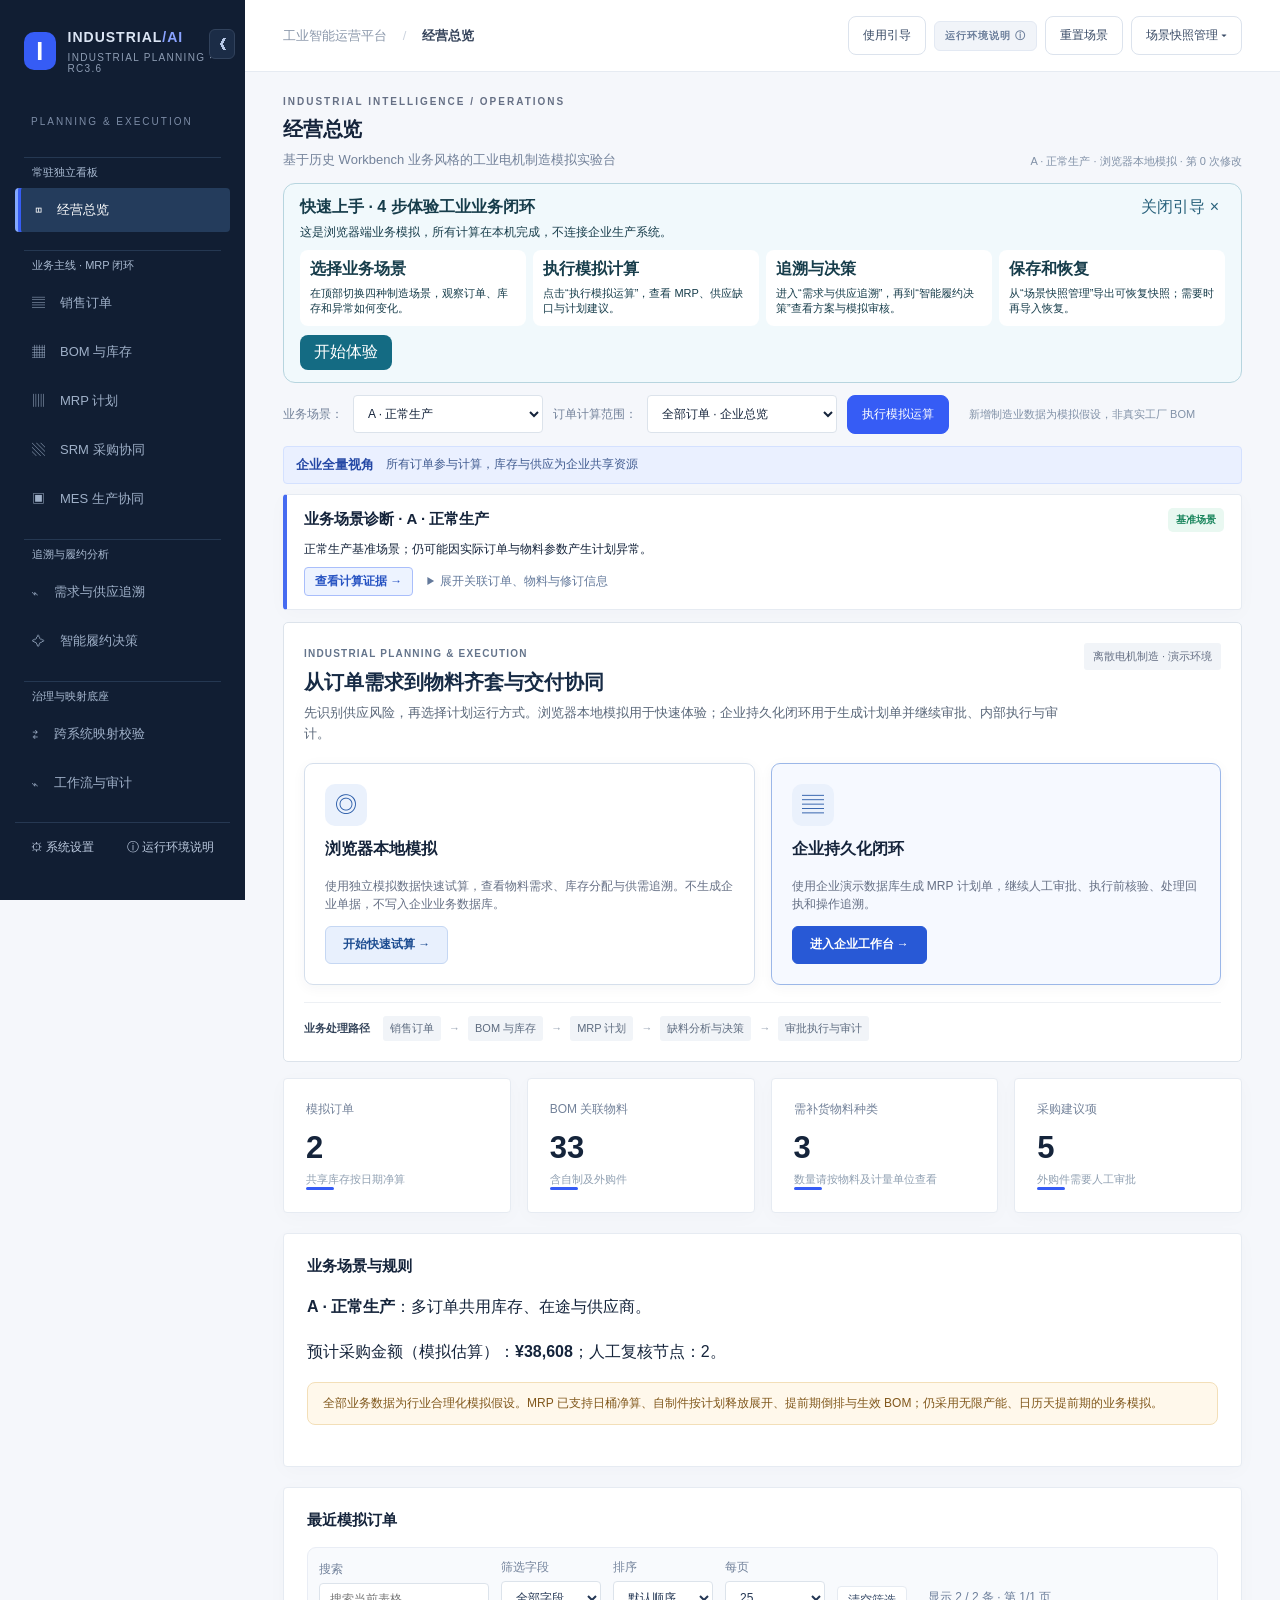
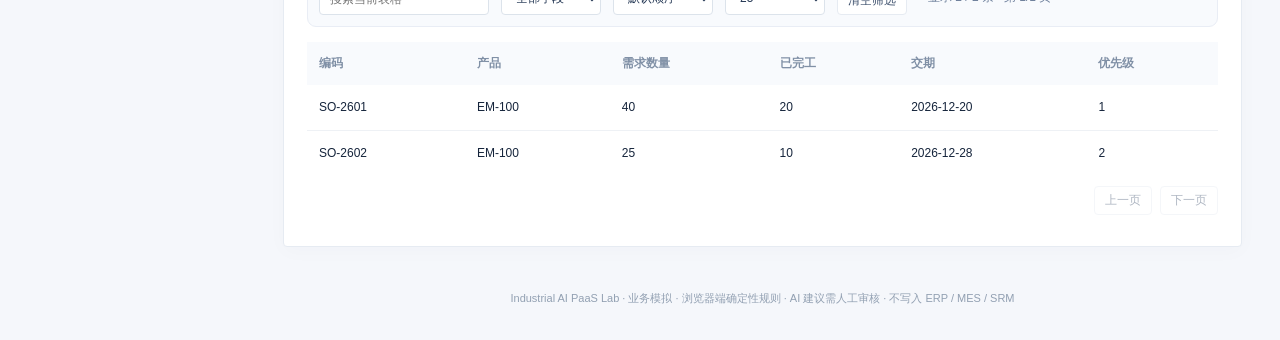
==== commit b47deb8a: "RC3.6 Frontend UX Consolidation" ====
--- a/enterprise_workbench/site/index.html
+++ b/enterprise_workbench/site/index.html
@@ -1,9 +1,9 @@
-<!doctype html><html lang="zh-CN"><head><meta charset="utf-8"><meta name="viewport" content="width=device-width,initial-scale=1"><title>Industrial AI PaaS Lab · V1.9 RC3.5 Industrial Planning & Execution Collaboration</title><link rel="icon" type="image/svg+xml" href="./favicon.svg"><link rel="stylesheet" href="./style.css"><link rel="stylesheet" href="./enterprise-console.css"></head><body>
-<div class="shell"><aside class="sidebar"><div class="brand"><span class="brandmark">I</span><div><strong>INDUSTRIAL<span class="accent">/AI</span></strong><small>INDUSTRIAL PLANNING · RC3.5</small></div></div><button id="desktopSidebarToggle" class="sidebar-collapse" aria-label="收起左侧导航" title="收起左侧导航">❮</button><div class="sectionlabel">PLANNING & EXECUTION</div><nav id="nav">
+<!doctype html><html lang="zh-CN"><head><meta charset="utf-8"><meta name="viewport" content="width=device-width,initial-scale=1"><title>Industrial AI PaaS Lab · V1.9 RC3.6 Industrial Planning & Execution Collaboration</title><link rel="icon" type="image/svg+xml" href="./favicon.svg"><link rel="stylesheet" href="./style.css"><link rel="stylesheet" href="./enterprise-console.css"></head><body>
+<div class="shell"><aside class="sidebar"><div class="brand"><span class="brandmark">I</span><div><strong>INDUSTRIAL<span class="accent">/AI</span></strong><small>INDUSTRIAL PLANNING · RC3.6</small></div></div><button id="desktopSidebarToggle" class="sidebar-collapse" aria-label="收起左侧导航" title="收起左侧导航">❮</button><div class="sectionlabel">PLANNING & EXECUTION</div><nav id="nav">
 <div class="nav-group">常驻独立看板</div><button class="nav active" data-tab="overview">◫ <span>经营总览</span></button>
 <div class="nav-group">业务主线 · MRP 闭环</div><button class="nav" data-tab="orders">▤ <span>销售订单</span></button><button class="nav" data-tab="bom">▦ <span>BOM 与库存</span></button><button class="nav" data-tab="mrp">▥ <span>MRP 计划</span></button><button class="nav" data-tab="srm">▧ <span>SRM 采购协同</span></button><button class="nav" data-tab="mes">▣ <span>MES 生产协同</span></button>
 <div class="nav-group">追溯与履约分析</div><button class="nav" data-tab="trace">⌁ <span>需求与供应追溯</span></button><button class="nav" data-tab="agent">✧ <span>智能履约决策</span></button>
 <div class="nav-group">治理与映射底座</div><button class="nav" data-tab="mapping">⇄ <span>跨系统映射校验</span></button><button class="nav" data-tab="workflow">⌁ <span>工作流与审计</span></button></nav>
 <div class="sidebarbottom sidebar-utilities"><button class="sidebar-utility" data-tab="settings">⚙ <span>系统设置</span></button><button class="sidebar-utility" data-tab="statuses">ⓘ <span>运行环境说明</span></button></div></aside>
 <main class="main"><header class="topbar"><button id="sidebarExpand" class="outline desktop-expand" aria-label="展开左侧导航" title="展开左侧导航">☰</button><button id="sidebarToggle" class="outline hamburger" aria-label="展开或收起导航" aria-expanded="false">☰</button><div class="breadcrumb">工业智能运营平台 <span>/</span> <b id="crumb">经营总览</b></div><div class="topright"><button class="environment" id="simulationInfo" aria-expanded="false" aria-controls="simulationTooltip" title="查看模拟环境说明">运行环境说明 ⓘ</button><span id="simulationTooltip" class="simulation-tooltip" role="tooltip" hidden>✓ 所有运算在浏览器本地运行，不上传数据、不连接真实工厂。</span><button class="outline" id="reset">重置场景</button><div class="snapshot-wrap"><button class="outline" id="snapshotMenuToggle" aria-expanded="false" aria-controls="snapshotMenu">场景快照管理 ▾</button><div class="snapshot-menu" id="snapshotMenu" hidden><button class="outline" id="portableExport">导出可恢复快照</button><button class="outline" id="portableImport">导入快照</button><button class="outline" id="export">导出 JSON</button></div></div><input type="file" id="portableFile" accept=".json,application/json" hidden></div></header><div class="content"><div class="heading"><div><div class="eyebrow">INDUSTRIAL INTELLIGENCE / OPERATIONS</div><h1 id="heading">经营总览</h1><p id="subtitle">基于历史 Workbench 业务风格的工业电机制造模拟实验台</p></div><div id="sync" class="sync">初始化中</div></div><div class="toolbar"><label for="scenario">业务场景：</label><select id="scenario"></select><label for="focusOrder">订单计算范围：</label><select id="focusOrder" aria-label="订单计算范围"><option value="all">全部订单 · 企业总览</option></select><button id="run" class="primary" title="跨模块模拟计算：本地执行 MRP、库存、供应与业务协同规则">执行模拟运算</button><span id="runSpinner" class="run-spinner" hidden aria-label="正在计算"></span><span id="runHint" class="run-hint" role="status" aria-live="polite"></span><span class="sync" id="note">新增制造业数据为模拟假设，非真实工厂 BOM</span></div><div id="notice" role="alert" hidden></div><div id="uxToast" class="ux-toast" role="status" aria-live="polite" hidden></div><div id="body"></div><footer>Industrial AI PaaS Lab · 业务模拟 · 浏览器端确定性规则 · AI 建议需人工审核 · 不写入 ERP / MES / SRM</footer></div></main></div>
-<script src="./engine.js"></script><script src="./decision.js"></script><script src="./decision-evidence.js"></script><script src="./decision-reasoning.js"></script><script src="./closure.js"></script><script src="./portable.js"></script><script src="./app.js"></script><script src="./onboarding.js"></script><script src="./enterprise-console.js"></script></body></html>
+<script src="./engine.js"></script><script src="./decision.js"></script><script src="./decision-evidence.js"></script><script src="./decision-reasoning.js"></script><script src="./closure.js"></script><script src="./portable.js"></script><script src="./app.js"></script><script src="./onboarding.js"></script><script src="./xlsx-export.js"></script><script src="./enterprise-console.js"></script></body></html>
--- a/enterprise_workbench/site/style.css
+++ b/enterprise_workbench/site/style.css
@@ -67,3 +67,6 @@
 body{font-variant-numeric:tabular-nums}.heading h1{font-size:20px;font-weight:600;letter-spacing:-.2px}.panel h2,.panel h3{font-size:15px;font-weight:650}.panel,.kpi,.focus-banner{border-radius:4px}.sidebar .nav-group{font-size:11px;letter-spacing:0;text-transform:none;color:#a9bad1}.sidebar .nav{min-height:36px;border-radius:4px;font-size:13px}.sidebar .nav.active{border-left:3px solid #82a8ff;background:#243c5c}.sidebarbottom.sidebar-utilities{display:flex;justify-content:space-between;gap:8px;padding:10px 12px;border-top:1px solid #263852}.sidebar-utility{border:0;background:transparent;color:#bdcbe0;font-size:12px;padding:6px 4px;cursor:pointer}.sidebar-utility:hover{color:#fff}.smallbtn,button{transition:border-color .14s,background-color .14s,box-shadow .14s}.smallbtn{min-height:28px;border-radius:4px;padding:5px 10px;font-size:12px}.smallbtn:focus-visible,button:focus-visible,input:focus-visible,select:focus-visible,textarea:focus-visible{outline:2px solid #4778d1;outline-offset:2px;box-shadow:0 0 0 3px #4778d122}.toolbar select,.toolbar input,.uxfilters input,.uxfilters select{min-height:32px;border:1px solid var(--rc35-line);border-radius:4px;font-size:12px}.tablewrap th,.tablewrap td{font-size:12px;line-height:1.4}.helptext,.muted,.eyebrow{color:var(--rc35-muted)}
 .rc35-home-entry{background:#fff;border:1px solid var(--rc35-line);border-radius:5px;padding:20px;margin:0 0 16px}.rc35-home-intro{display:flex;align-items:flex-start;justify-content:space-between;gap:18px;flex-wrap:wrap}.rc35-kicker{font-size:10px;letter-spacing:1.2px;color:#64748b;font-weight:700}.rc35-home-intro h2{font-size:20px;margin:8px 0 7px;color:var(--rc35-ink)}.rc35-home-intro p{font-size:13px;line-height:1.6;color:#5b687a;max-width:760px;margin:0}.rc35-demo-tag{font-size:11px;color:#667085;background:#f1f4f8;padding:6px 9px;border-radius:3px}.rc35-home-actions{display:grid;grid-template-columns:1fr 1fr;gap:12px;margin-top:18px}.rc35-home-actions article{border:1px solid var(--rc35-line);border-radius:4px;padding:15px;min-width:0}.rc35-home-actions article.featured{border-color:#9bb6df;background:#f8faff}.rc35-mode-icon{font-size:18px;color:#456ba9}.rc35-home-actions h3{font-size:14px;margin:8px 0 5px}.rc35-home-actions p{font-size:12px;line-height:1.55;color:#667085;min-height:56px}.rc35-home-flow{display:flex;gap:8px;align-items:center;flex-wrap:wrap;margin-top:17px;padding-top:13px;border-top:1px solid #edf0f4;font-size:11px;color:#5e6c80}.rc35-home-flow b{color:#34445a;margin-right:5px}.rc35-home-flow span{background:#f1f4f8;padding:5px 7px;border-radius:3px}.rc35-home-flow i{font-style:normal;color:#9aa5b4}.rc35-mode-switch{display:flex;justify-content:space-between;align-items:center;gap:14px;flex-wrap:wrap;border:1px solid #d9e1eb;background:#fff;padding:13px 15px;margin-bottom:14px;border-radius:4px}.rc35-mode-switch b{font-size:14px}.rc35-mode-switch p{font-size:11px;color:#667085;margin:4px 0 0}.rc35-mode-switch-actions{display:flex;gap:7px;flex-wrap:wrap}.rc35-audit-shortcut{display:flex;align-items:end;gap:9px;flex-wrap:wrap}.rc35-audit-shortcut label{display:grid;gap:5px;font-size:11px;color:#667085}.rc35-audit-shortcut input{height:32px;border:1px solid var(--rc35-line);border-radius:4px;padding:5px 9px}
 @media(max-width:650px){.rc35-home-entry{padding:14px}.rc35-home-actions{grid-template-columns:1fr}.rc35-home-actions p{min-height:0}.rc35-mode-switch{align-items:stretch}.rc35-mode-switch-actions{width:100%}.rc35-mode-switch-actions button{flex:1}.rc35-home-flow{align-items:flex-start}}
+
+/* RC3.6 Frontend UX Consolidation — consistent industrial CTA and mode switch */
+.rc35-home-actions{gap:16px}.rc35-home-actions article{display:flex;flex-direction:column;align-items:flex-start;min-height:202px;border-radius:9px;padding:20px;border-color:#d5dfec;box-shadow:0 3px 14px rgba(17,35,64,.045);transition:border-color .15s,box-shadow .15s,transform .15s}.rc35-home-actions article:hover{border-color:#7b9edb;box-shadow:0 7px 20px rgba(17,35,64,.09);transform:translateY(-1px)}.rc35-home-actions article.featured{background:#f6f9ff;border-color:#9bb7e8}.rc35-home-actions .rc35-mode-icon{display:flex;align-items:center;justify-content:center;width:42px;height:42px;border-radius:10px;background:#eaf1fc;color:#2356a5;font-size:22px}.rc35-home-actions h3{font-size:16px;margin:13px 0 5px}.rc35-home-actions p{flex:1;font-size:12px;min-height:0}.rc35-home-actions .rc36-entry-cta{min-height:38px;padding:8px 17px;border-radius:6px;font-weight:700;cursor:pointer}.rc35-home-actions article:not(.featured) .rc36-entry-cta{background:#e8f0fd;color:#1c4c91;border-color:#c5d7f3}.rc35-home-actions article.featured .rc36-entry-cta{background:#2859d6;color:#fff;border-color:#2859d6}.rc35-mode-switch{border-radius:8px;padding:16px 18px;border-color:#cbd8e9}.rc36-segment{display:inline-flex;gap:3px;padding:4px;background:#edf2f9;border:1px solid #d6e1ee;border-radius:9px}.rc36-segment button{border:0;border-radius:6px;min-height:36px;padding:7px 14px;font-weight:650}.rc36-segment button.primary{background:#1e4caa;color:white;box-shadow:0 2px 6px #102c5b24}.rc36-segment button:not(.primary){background:transparent;color:#405a7d}@media(max-width:650px){.rc35-home-actions article{min-height:0}.rc36-segment{width:100%}.rc36-segment button{flex:1;min-width:0;white-space:normal}}
--- a/enterprise_workbench/site/enterprise-console.css
+++ b/enterprise_workbench/site/enterprise-console.css
@@ -178,3 +178,6 @@
 
 /* RC3.6 material explorer interactions */
 .vbc-material-tabs{display:flex;align-items:center;flex-wrap:wrap;gap:8px;margin:12px 0}.vbc-flex-spacer{flex:1}.vbc-search{display:block;width:100%;margin:12px 0}.vbc-search input{width:100%;box-sizing:border-box}.vbc-selectable{cursor:pointer}.vbc-selected{background:rgba(37,99,235,.13)!important;outline:2px solid #2563eb;outline-offset:-2px}.vbc-selectable:focus-visible{outline:2px solid #2563eb}.vbc-sort{border:0;background:transparent;color:inherit;font:inherit;cursor:pointer;white-space:nowrap}.vbc-more{position:relative}.vbc-more summary{cursor:pointer;padding:8px}.vbc-more button{display:block;margin:5px}.vbc-mode-switch{margin:12px 0}.vbc-table-wrap{overflow-x:auto}
+
+/* RC3.6 Frontend UX Consolidation — selected row actions, integrated mode control */
+.vbc-mode-switch{display:inline-flex;flex-wrap:wrap;gap:4px;padding:5px;background:#edf2f9;border:1px solid #d4dfed;border-radius:9px}.vbc-mode-switch .vbc-btn{border:0;border-radius:6px;min-height:36px;padding:8px 15px;font-weight:650;background:transparent;color:#405a7d}.vbc-mode-switch .vbc-btn.primary{background:#1e4caa;color:#fff;opacity:1;box-shadow:0 2px 7px #102c5b2b;cursor:default}.vbc-mode-switch .vbc-btn:disabled{opacity:1}.vbc-material-tabs{gap:9px}.vbc-material-tabs .vbc-btn{min-height:34px}.vbc-material-tabs .vbc-btn:disabled{opacity:.52;cursor:not-allowed}.vbc-linked-panel{margin:12px 0;padding:15px;border:1px solid #c7d8ef;border-radius:8px;background:#f7faff}.vbc-linked-head{display:flex;justify-content:space-between;align-items:center;gap:10px}.vbc-table-wrap{max-width:100%;overflow-x:auto}.vbc-table td,.vbc-table th{white-space:nowrap}.vbc-selectable:hover{background:#eef4fd}.vbc-selectable:focus-visible{outline:2px solid #2563eb}@media(max-width:650px){.vbc-mode-switch{display:flex;width:100%}.vbc-mode-switch .vbc-btn{flex:1;white-space:normal}.vbc-material-tabs .vbc-flex-spacer{display:none}.vbc-material-tabs .vbc-more{margin-left:auto}}
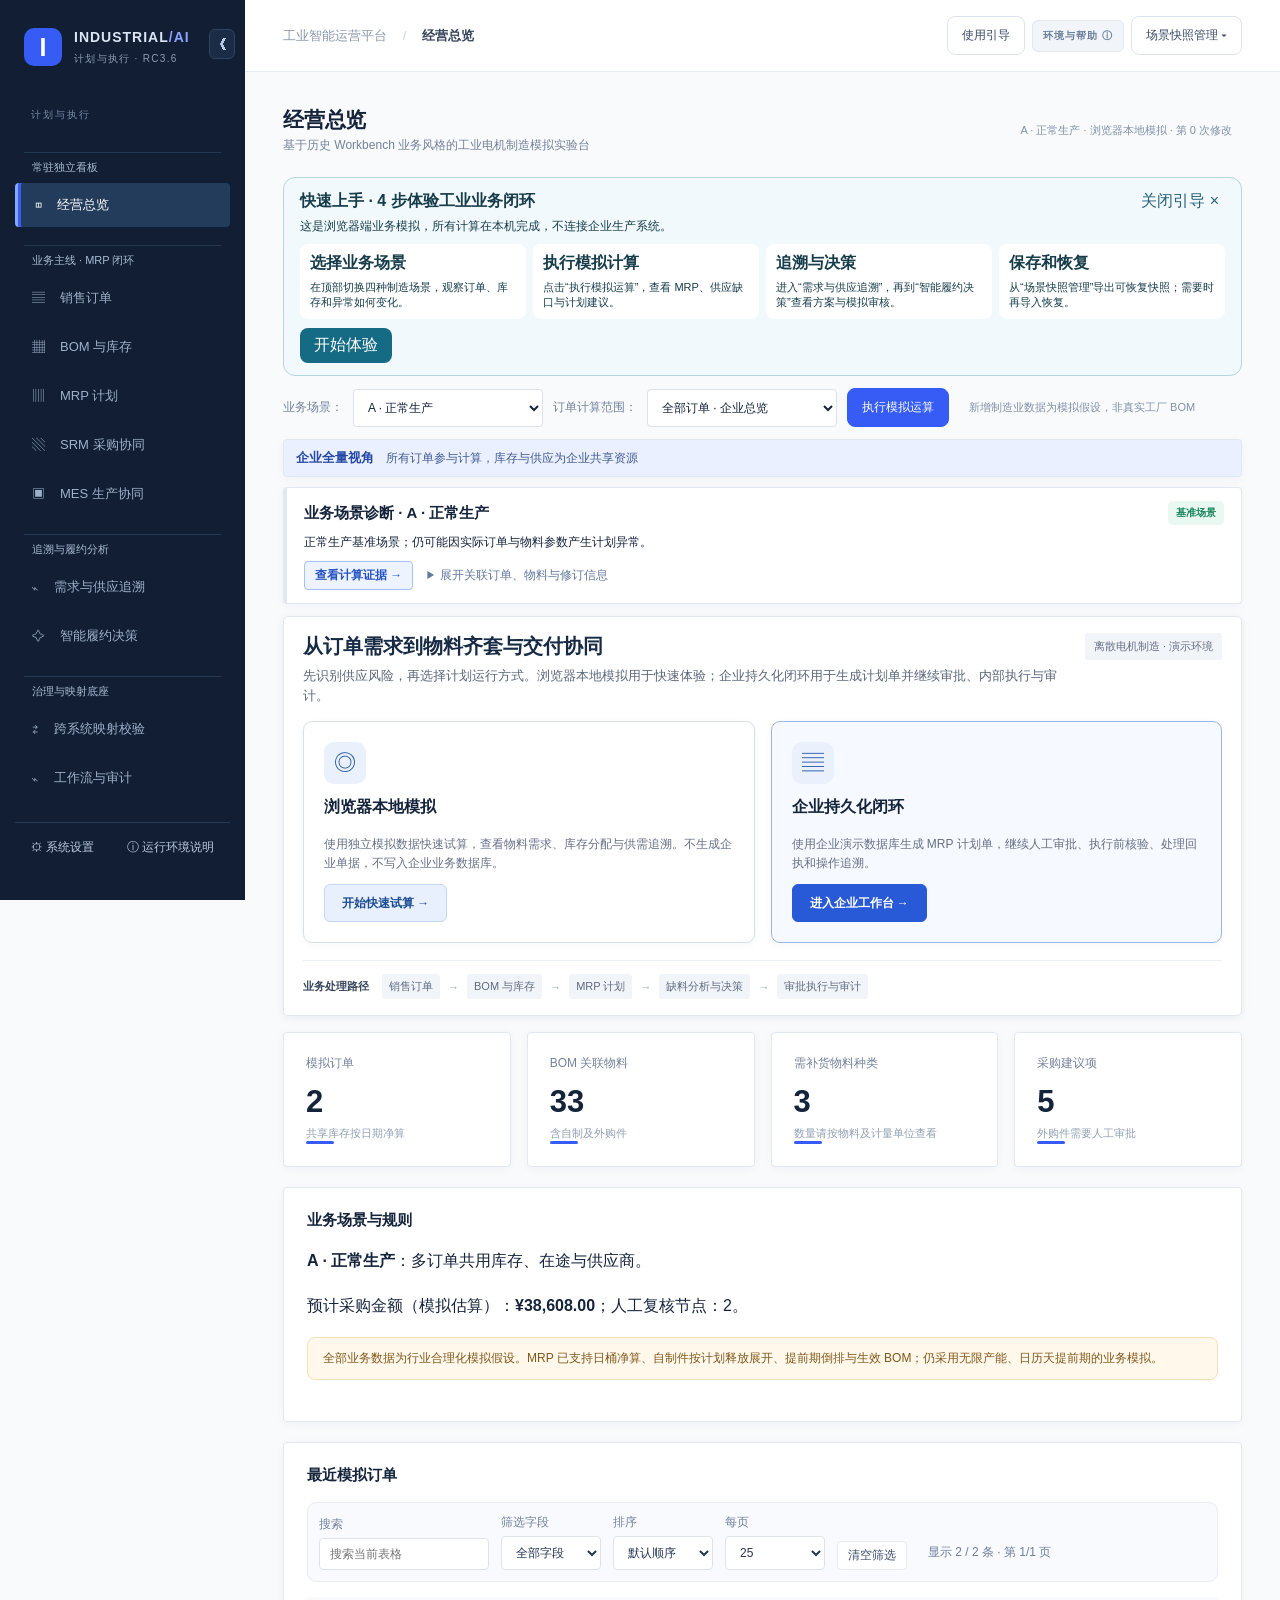
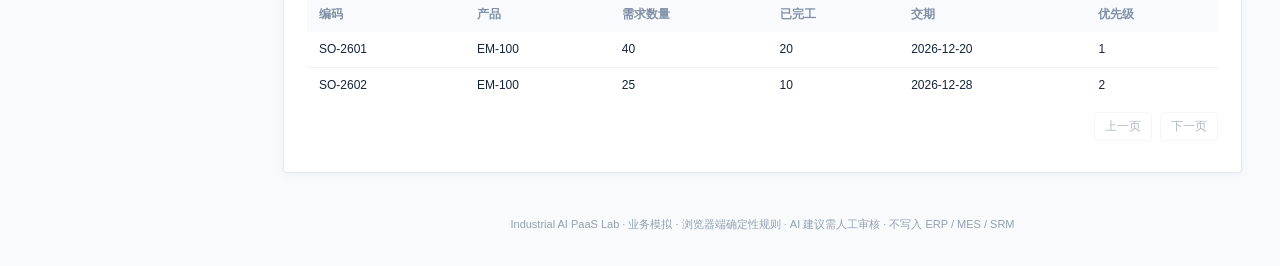
==== commit 96445d0c: "RC3.6: Consolidate industrial UX refinements and frontend fixes" ====
--- a/enterprise_workbench/site/index.html
+++ b/enterprise_workbench/site/index.html
@@ -1,9 +1,9 @@
 <!doctype html><html lang="zh-CN"><head><meta charset="utf-8"><meta name="viewport" content="width=device-width,initial-scale=1"><title>Industrial AI PaaS Lab · V1.9 RC3.6 Industrial Planning & Execution Collaboration</title><link rel="icon" type="image/svg+xml" href="./favicon.svg"><link rel="stylesheet" href="./style.css"><link rel="stylesheet" href="./enterprise-console.css"></head><body>
-<div class="shell"><aside class="sidebar"><div class="brand"><span class="brandmark">I</span><div><strong>INDUSTRIAL<span class="accent">/AI</span></strong><small>INDUSTRIAL PLANNING · RC3.6</small></div></div><button id="desktopSidebarToggle" class="sidebar-collapse" aria-label="收起左侧导航" title="收起左侧导航">❮</button><div class="sectionlabel">PLANNING & EXECUTION</div><nav id="nav">
+<div class="shell"><aside class="sidebar"><div class="brand"><span class="brandmark">I</span><div><strong>INDUSTRIAL<span class="accent">/AI</span></strong><small>计划与执行 · RC3.6</small></div></div><button id="desktopSidebarToggle" class="sidebar-collapse" aria-label="收起左侧导航" title="收起左侧导航">❮</button><div class="sectionlabel">计划与执行</div><nav id="nav">
 <div class="nav-group">常驻独立看板</div><button class="nav active" data-tab="overview">◫ <span>经营总览</span></button>
 <div class="nav-group">业务主线 · MRP 闭环</div><button class="nav" data-tab="orders">▤ <span>销售订单</span></button><button class="nav" data-tab="bom">▦ <span>BOM 与库存</span></button><button class="nav" data-tab="mrp">▥ <span>MRP 计划</span></button><button class="nav" data-tab="srm">▧ <span>SRM 采购协同</span></button><button class="nav" data-tab="mes">▣ <span>MES 生产协同</span></button>
 <div class="nav-group">追溯与履约分析</div><button class="nav" data-tab="trace">⌁ <span>需求与供应追溯</span></button><button class="nav" data-tab="agent">✧ <span>智能履约决策</span></button>
 <div class="nav-group">治理与映射底座</div><button class="nav" data-tab="mapping">⇄ <span>跨系统映射校验</span></button><button class="nav" data-tab="workflow">⌁ <span>工作流与审计</span></button></nav>
 <div class="sidebarbottom sidebar-utilities"><button class="sidebar-utility" data-tab="settings">⚙ <span>系统设置</span></button><button class="sidebar-utility" data-tab="statuses">ⓘ <span>运行环境说明</span></button></div></aside>
-<main class="main"><header class="topbar"><button id="sidebarExpand" class="outline desktop-expand" aria-label="展开左侧导航" title="展开左侧导航">☰</button><button id="sidebarToggle" class="outline hamburger" aria-label="展开或收起导航" aria-expanded="false">☰</button><div class="breadcrumb">工业智能运营平台 <span>/</span> <b id="crumb">经营总览</b></div><div class="topright"><button class="environment" id="simulationInfo" aria-expanded="false" aria-controls="simulationTooltip" title="查看模拟环境说明">运行环境说明 ⓘ</button><span id="simulationTooltip" class="simulation-tooltip" role="tooltip" hidden>✓ 所有运算在浏览器本地运行，不上传数据、不连接真实工厂。</span><button class="outline" id="reset">重置场景</button><div class="snapshot-wrap"><button class="outline" id="snapshotMenuToggle" aria-expanded="false" aria-controls="snapshotMenu">场景快照管理 ▾</button><div class="snapshot-menu" id="snapshotMenu" hidden><button class="outline" id="portableExport">导出可恢复快照</button><button class="outline" id="portableImport">导入快照</button><button class="outline" id="export">导出 JSON</button></div></div><input type="file" id="portableFile" accept=".json,application/json" hidden></div></header><div class="content"><div class="heading"><div><div class="eyebrow">INDUSTRIAL INTELLIGENCE / OPERATIONS</div><h1 id="heading">经营总览</h1><p id="subtitle">基于历史 Workbench 业务风格的工业电机制造模拟实验台</p></div><div id="sync" class="sync">初始化中</div></div><div class="toolbar"><label for="scenario">业务场景：</label><select id="scenario"></select><label for="focusOrder">订单计算范围：</label><select id="focusOrder" aria-label="订单计算范围"><option value="all">全部订单 · 企业总览</option></select><button id="run" class="primary" title="跨模块模拟计算：本地执行 MRP、库存、供应与业务协同规则">执行模拟运算</button><span id="runSpinner" class="run-spinner" hidden aria-label="正在计算"></span><span id="runHint" class="run-hint" role="status" aria-live="polite"></span><span class="sync" id="note">新增制造业数据为模拟假设，非真实工厂 BOM</span></div><div id="notice" role="alert" hidden></div><div id="uxToast" class="ux-toast" role="status" aria-live="polite" hidden></div><div id="body"></div><footer>Industrial AI PaaS Lab · 业务模拟 · 浏览器端确定性规则 · AI 建议需人工审核 · 不写入 ERP / MES / SRM</footer></div></main></div>
+<main class="main"><header class="topbar"><button id="sidebarExpand" class="outline desktop-expand" aria-label="展开左侧导航" title="展开左侧导航">☰</button><button id="sidebarToggle" class="outline hamburger" aria-label="展开或收起导航" aria-expanded="false">☰</button><div class="breadcrumb">工业智能运营平台 <span>/</span> <b id="crumb">经营总览</b></div><div class="topright"><button class="environment" id="simulationInfo" aria-expanded="false" aria-controls="simulationTooltip" title="查看模拟环境说明">环境与帮助 ⓘ</button><span id="simulationTooltip" class="simulation-tooltip" role="tooltip" hidden>✓ 所有运算在浏览器本地运行，不上传数据、不连接真实工厂。</span><div class="snapshot-wrap"><button class="outline" id="snapshotMenuToggle" aria-expanded="false" aria-controls="snapshotMenu">场景快照管理 ▾</button><div class="snapshot-menu" id="snapshotMenu" hidden><button class="outline" id="portableExport">导出可恢复快照</button><button class="outline" id="portableImport">导入快照</button><button class="outline" id="export">导出 JSON</button><button class="outline rc36-danger-action" id="reset">重置当前场景（需确认）</button></div></div><input type="file" id="portableFile" accept=".json,application/json" hidden></div></header><div class="content"><div class="heading"><div><h1 id="heading">经营总览</h1><p id="subtitle">基于历史 Workbench 业务风格的工业电机制造模拟实验台</p></div><div id="sync" class="sync">初始化中</div></div><div class="toolbar"><label for="scenario">业务场景：</label><select id="scenario"></select><label for="focusOrder">订单计算范围：</label><select id="focusOrder" aria-label="订单计算范围"><option value="all">全部订单 · 企业总览</option></select><button id="run" class="primary" title="跨模块模拟计算：本地执行 MRP、库存、供应与业务协同规则">执行模拟运算</button><span id="runSpinner" class="run-spinner" hidden aria-label="正在计算"></span><span id="runHint" class="run-hint" role="status" aria-live="polite"></span><span class="sync" id="note">新增制造业数据为模拟假设，非真实工厂 BOM</span></div><div id="notice" role="alert" hidden></div><div id="uxToast" class="ux-toast" role="status" aria-live="polite" hidden></div><div id="body"></div><footer>Industrial AI PaaS Lab · 业务模拟 · 浏览器端确定性规则 · AI 建议需人工审核 · 不写入 ERP / MES / SRM</footer></div></main></div>
 <script src="./engine.js"></script><script src="./decision.js"></script><script src="./decision-evidence.js"></script><script src="./decision-reasoning.js"></script><script src="./closure.js"></script><script src="./portable.js"></script><script src="./app.js"></script><script src="./onboarding.js"></script><script src="./xlsx-export.js"></script><script src="./enterprise-console.js"></script></body></html>
--- a/enterprise_workbench/site/style.css
+++ b/enterprise_workbench/site/style.css
@@ -70,3 +70,44 @@
 
 /* RC3.6 Frontend UX Consolidation — consistent industrial CTA and mode switch */
 .rc35-home-actions{gap:16px}.rc35-home-actions article{display:flex;flex-direction:column;align-items:flex-start;min-height:202px;border-radius:9px;padding:20px;border-color:#d5dfec;box-shadow:0 3px 14px rgba(17,35,64,.045);transition:border-color .15s,box-shadow .15s,transform .15s}.rc35-home-actions article:hover{border-color:#7b9edb;box-shadow:0 7px 20px rgba(17,35,64,.09);transform:translateY(-1px)}.rc35-home-actions article.featured{background:#f6f9ff;border-color:#9bb7e8}.rc35-home-actions .rc35-mode-icon{display:flex;align-items:center;justify-content:center;width:42px;height:42px;border-radius:10px;background:#eaf1fc;color:#2356a5;font-size:22px}.rc35-home-actions h3{font-size:16px;margin:13px 0 5px}.rc35-home-actions p{flex:1;font-size:12px;min-height:0}.rc35-home-actions .rc36-entry-cta{min-height:38px;padding:8px 17px;border-radius:6px;font-weight:700;cursor:pointer}.rc35-home-actions article:not(.featured) .rc36-entry-cta{background:#e8f0fd;color:#1c4c91;border-color:#c5d7f3}.rc35-home-actions article.featured .rc36-entry-cta{background:#2859d6;color:#fff;border-color:#2859d6}.rc35-mode-switch{border-radius:8px;padding:16px 18px;border-color:#cbd8e9}.rc36-segment{display:inline-flex;gap:3px;padding:4px;background:#edf2f9;border:1px solid #d6e1ee;border-radius:9px}.rc36-segment button{border:0;border-radius:6px;min-height:36px;padding:7px 14px;font-weight:650}.rc36-segment button.primary{background:#1e4caa;color:white;box-shadow:0 2px 6px #102c5b24}.rc36-segment button:not(.primary){background:transparent;color:#405a7d}@media(max-width:650px){.rc35-home-actions article{min-height:0}.rc36-segment{width:100%}.rc36-segment button{flex:1;min-width:0;white-space:normal}}
+
+
+/* RC3.6 industrial visual refinement: restrained hierarchy, predictable controls */
+:root{--rc36-canvas:#f8fafc;--rc36-surface:#fff;--rc36-ink:#172b45;--rc36-border:#e2e8f0;--rc36-muted:#718096}
+body{font-variant-numeric:tabular-nums;font-feature-settings:"tnum" 1;background:var(--rc36-canvas)}
+.heading{display:flex;align-items:center;justify-content:space-between;gap:12px;flex-wrap:wrap;padding-top:10px;padding-bottom:10px;margin-bottom:12px}
+.heading h1{font-size:21px;line-height:1.3;margin:0}.heading p{font-size:12px;line-height:1.45;margin:4px 0 0}.heading .eyebrow{display:none}
+.heading .sync{font-size:11px;border-radius:999px;padding:5px 10px}
+.rc35-home-entry{padding:16px 19px;border-color:var(--rc36-border);box-shadow:0 2px 10px #172b4510}
+.rc35-home-intro h2{margin:0 0 6px}.rc35-home-actions{margin-top:14px}
+.rc35-home-actions article{box-shadow:0 2px 9px #172b450a;min-height:185px}
+.kpi,.panel,.focus-banner{border-color:var(--rc36-border);box-shadow:0 2px 10px #172b450a}
+.kpi strong,.kpi b,.kpis strong,.kpis b,.tablewrap td,#vbConsole .vbc-table td{font-variant-numeric:tabular-nums}
+.tablewrap,.vbc-table-wrap{max-width:100%;overflow-x:auto;overscroll-behavior-x:contain}
+.tablewrap table{min-width:max-content}.tablewrap th,.tablewrap td{padding:9px 12px;white-space:nowrap}
+.topright{gap:7px}.topright button{min-height:32px}
+.rc36-danger-action{color:#a33328!important}.rc36-danger-action:hover,.rc36-danger-action:focus-visible{background:#fef2f2!important;border-color:#dc7770!important}
+.rc35-kicker,.vbc-eyebrow{font-size:11px;letter-spacing:0;color:#94a3b8}
+#vbConsole .vbc-business-card,#vbConsole .vbc-audit-center,#vbConsole .vbc-command-center{border:1px solid var(--rc36-border);border-radius:9px;box-shadow:0 2px 12px #172b4508}
+#vbConsole .vbc-business-card.rc35-highlight{outline:0;box-shadow:0 2px 12px #172b4508}
+#vbConsole .vbc-material-tabs{display:flex;align-items:center;justify-content:flex-start;gap:0;border-bottom:1px solid var(--rc36-border);margin-bottom:8px}
+#vbConsole .vbc-material-tabs [role="tab"]{background:transparent!important;color:#52657d!important;box-shadow:none!important;border:0;border-bottom:2px solid transparent;border-radius:0;padding:9px 16px;min-height:40px}
+#vbConsole .vbc-material-tabs [role="tab"][aria-selected="true"]{color:#1e4caa!important;border-bottom-color:#2859d6;font-weight:700}
+#vbConsole .vbc-material-toolbar{display:flex;justify-content:space-between;align-items:center;gap:10px;flex-wrap:wrap;padding:5px 0 9px}
+#vbConsole .vbc-material-toolbar .vbc-row-actions{display:flex;flex-wrap:wrap;gap:7px;align-items:center;width:auto;padding:0;border:0}
+#vbConsole .vbc-global-actions{display:flex;gap:7px;flex-wrap:wrap;margin-left:auto}
+#vbConsole .vbc-material-toolbar .vbc-btn{min-height:32px}
+#vbConsole .vbc-table th,#vbConsole .vbc-table td{padding:10px 12px;white-space:nowrap}
+#vbConsole .vbc-table td:not(:first-child){font-variant-numeric:tabular-nums}
+#vbConsole .vbc-exception-cards button{border-radius:8px;min-width:0}
+#vbConsole .vbc-exception-cards .vbc-risk-block.has-risk{background:#fef2f2;border-color:#fecaca}
+#vbConsole .vbc-exception-cards .vbc-risk-block.has-risk strong{color:#b91c1c}
+#vbConsole .vbc-exception-cards .vbc-risk-warning.has-risk{background:#fffbeb;border-color:#fde68a}
+#vbConsole .vbc-exception-cards .vbc-risk-warning.has-risk strong{color:#a16207}
+#vbConsole .vbc-exception-cards button:not(.has-risk) strong{color:#475569}
+#vbConsole .vbc-business-head,#vbConsole .vbc-command-head{gap:12px}
+#vbConsole .vbc-business-head h1,#vbConsole .vbc-command-head h2{line-height:1.3}
+#vbConsole .vbc-btn{border-radius:6px;min-height:34px;padding:7px 12px}
+#vbConsole .vbc-btn.tiny{min-height:31px;padding:6px 10px}
+#vbConsole .vbc-order-table-scroll{max-width:100%;overflow-x:auto}
+@media(max-width:760px){.heading{align-items:flex-start}.rc35-home-entry{padding:13px}.vbc-material-toolbar{align-items:stretch}.vbc-global-actions{width:100%;margin-left:0}.vbc-global-actions button{flex:1}.topright{flex-wrap:wrap}.tablewrap{max-width:calc(100vw - 32px)}}
--- a/enterprise_workbench/site/enterprise-console.css
+++ b/enterprise_workbench/site/enterprise-console.css
@@ -181,3 +181,39 @@
 
 /* RC3.6 Frontend UX Consolidation — selected row actions, integrated mode control */
 .vbc-mode-switch{display:inline-flex;flex-wrap:wrap;gap:4px;padding:5px;background:#edf2f9;border:1px solid #d4dfed;border-radius:9px}.vbc-mode-switch .vbc-btn{border:0;border-radius:6px;min-height:36px;padding:8px 15px;font-weight:650;background:transparent;color:#405a7d}.vbc-mode-switch .vbc-btn.primary{background:#1e4caa;color:#fff;opacity:1;box-shadow:0 2px 7px #102c5b2b;cursor:default}.vbc-mode-switch .vbc-btn:disabled{opacity:1}.vbc-material-tabs{gap:9px}.vbc-material-tabs .vbc-btn{min-height:34px}.vbc-material-tabs .vbc-btn:disabled{opacity:.52;cursor:not-allowed}.vbc-linked-panel{margin:12px 0;padding:15px;border:1px solid #c7d8ef;border-radius:8px;background:#f7faff}.vbc-linked-head{display:flex;justify-content:space-between;align-items:center;gap:10px}.vbc-table-wrap{max-width:100%;overflow-x:auto}.vbc-table td,.vbc-table th{white-space:nowrap}.vbc-selectable:hover{background:#eef4fd}.vbc-selectable:focus-visible{outline:2px solid #2563eb}@media(max-width:650px){.vbc-mode-switch{display:flex;width:100%}.vbc-mode-switch .vbc-btn{flex:1;white-space:normal}.vbc-material-tabs .vbc-flex-spacer{display:none}.vbc-material-tabs .vbc-more{margin-left:auto}}
+
+/* RC3.6 UX closure: keep actions contextual and order audit tables inside their own scroll area. */
+.vbc-material-tabs .vbc-row-actions{display:flex;flex-wrap:wrap;gap:8px;align-items:center;width:100%;padding-top:7px;border-top:1px solid #e6edf5}
+.vbc-material-tabs .vbc-more{margin-left:auto}
+.vbc-order-table-scroll{display:block;max-width:100%;width:100%;overflow-x:auto;overscroll-behavior-x:contain;border:1px solid #e0e8f2;border-radius:7px;margin-top:12px}
+.vbc-order-table-scroll .vbc-table{min-width:700px;width:100%;margin:0;table-layout:auto}
+.vbc-order-table-scroll th,.vbc-order-table-scroll td{white-space:nowrap;text-align:right;font-variant-numeric:tabular-nums;padding:11px 14px}
+.vbc-order-table-scroll th:first-child,.vbc-order-table-scroll td:first-child{text-align:left;position:sticky;left:0;background:#fff;z-index:1}
+.vbc-order-table-scroll th:first-child{background:#f2f6fb;z-index:2}
+.vbc-business-card.rc35-highlight{outline:0;outline-offset:0;box-shadow:none;border-color:#c7d8ed}
+.vbc-audit-center,.vbc-business-card{min-width:0;max-width:100%;box-sizing:border-box}
+@media(max-width:650px){.vbc-material-tabs .vbc-row-actions{width:100%}.vbc-material-tabs .vbc-row-actions .vbc-btn{flex:1;white-space:normal}.vbc-order-table-scroll .vbc-table{min-width:700px}}
+
+#vbConsole .vbc-business-card,#vbConsole .vbc-audit-center,#vbConsole .vbc-command-center{border:1px solid var(--rc36-border);border-radius:9px;box-shadow:0 2px 12px #172b4508}
+#vbConsole .vbc-business-card.rc35-highlight{outline:0;box-shadow:0 2px 12px #172b4508}
+#vbConsole .vbc-material-tabs{display:flex;align-items:center;justify-content:flex-start;gap:0;border-bottom:1px solid var(--rc36-border);margin-bottom:8px}
+#vbConsole .vbc-material-tabs [role="tab"]{background:transparent!important;color:#52657d!important;box-shadow:none!important;border:0;border-bottom:2px solid transparent;border-radius:0;padding:9px 16px;min-height:40px}
+#vbConsole .vbc-material-tabs [role="tab"][aria-selected="true"]{color:#1e4caa!important;border-bottom-color:#2859d6;font-weight:700}
+#vbConsole .vbc-material-toolbar{display:flex;justify-content:space-between;align-items:center;gap:10px;flex-wrap:wrap;padding:5px 0 9px}
+#vbConsole .vbc-material-toolbar .vbc-row-actions{display:flex;flex-wrap:wrap;gap:7px;align-items:center;width:auto;padding:0;border:0}
+#vbConsole .vbc-global-actions{display:flex;gap:7px;flex-wrap:wrap;margin-left:auto}
+#vbConsole .vbc-material-toolbar .vbc-btn{min-height:32px}
+#vbConsole .vbc-table th,#vbConsole .vbc-table td{padding:10px 12px;white-space:nowrap}
+#vbConsole .vbc-table td:not(:first-child){font-variant-numeric:tabular-nums}
+#vbConsole .vbc-exception-cards button{border-radius:8px;min-width:0}
+#vbConsole .vbc-exception-cards .vbc-risk-block.has-risk{background:#fef2f2;border-color:#fecaca}
+#vbConsole .vbc-exception-cards .vbc-risk-block.has-risk strong{color:#b91c1c}
+#vbConsole .vbc-exception-cards .vbc-risk-warning.has-risk{background:#fffbeb;border-color:#fde68a}
+#vbConsole .vbc-exception-cards .vbc-risk-warning.has-risk strong{color:#a16207}
+#vbConsole .vbc-exception-cards button:not(.has-risk) strong{color:#475569}
+#vbConsole .vbc-business-head,#vbConsole .vbc-command-head{gap:12px}
+#vbConsole .vbc-business-head h1,#vbConsole .vbc-command-head h2{line-height:1.3}
+#vbConsole .vbc-btn{border-radius:6px;min-height:34px;padding:7px 12px}
+#vbConsole .vbc-btn.tiny{min-height:31px;padding:6px 10px}
+#vbConsole .vbc-order-table-scroll{max-width:100%;overflow-x:auto}
+@media(max-width:760px){.heading{align-items:flex-start}.rc35-home-entry{padding:13px}.vbc-material-toolbar{align-items:stretch}.vbc-global-actions{width:100%;margin-left:0}.vbc-global-actions button{flex:1}.topright{flex-wrap:wrap}.tablewrap{max-width:calc(100vw - 32px)}}
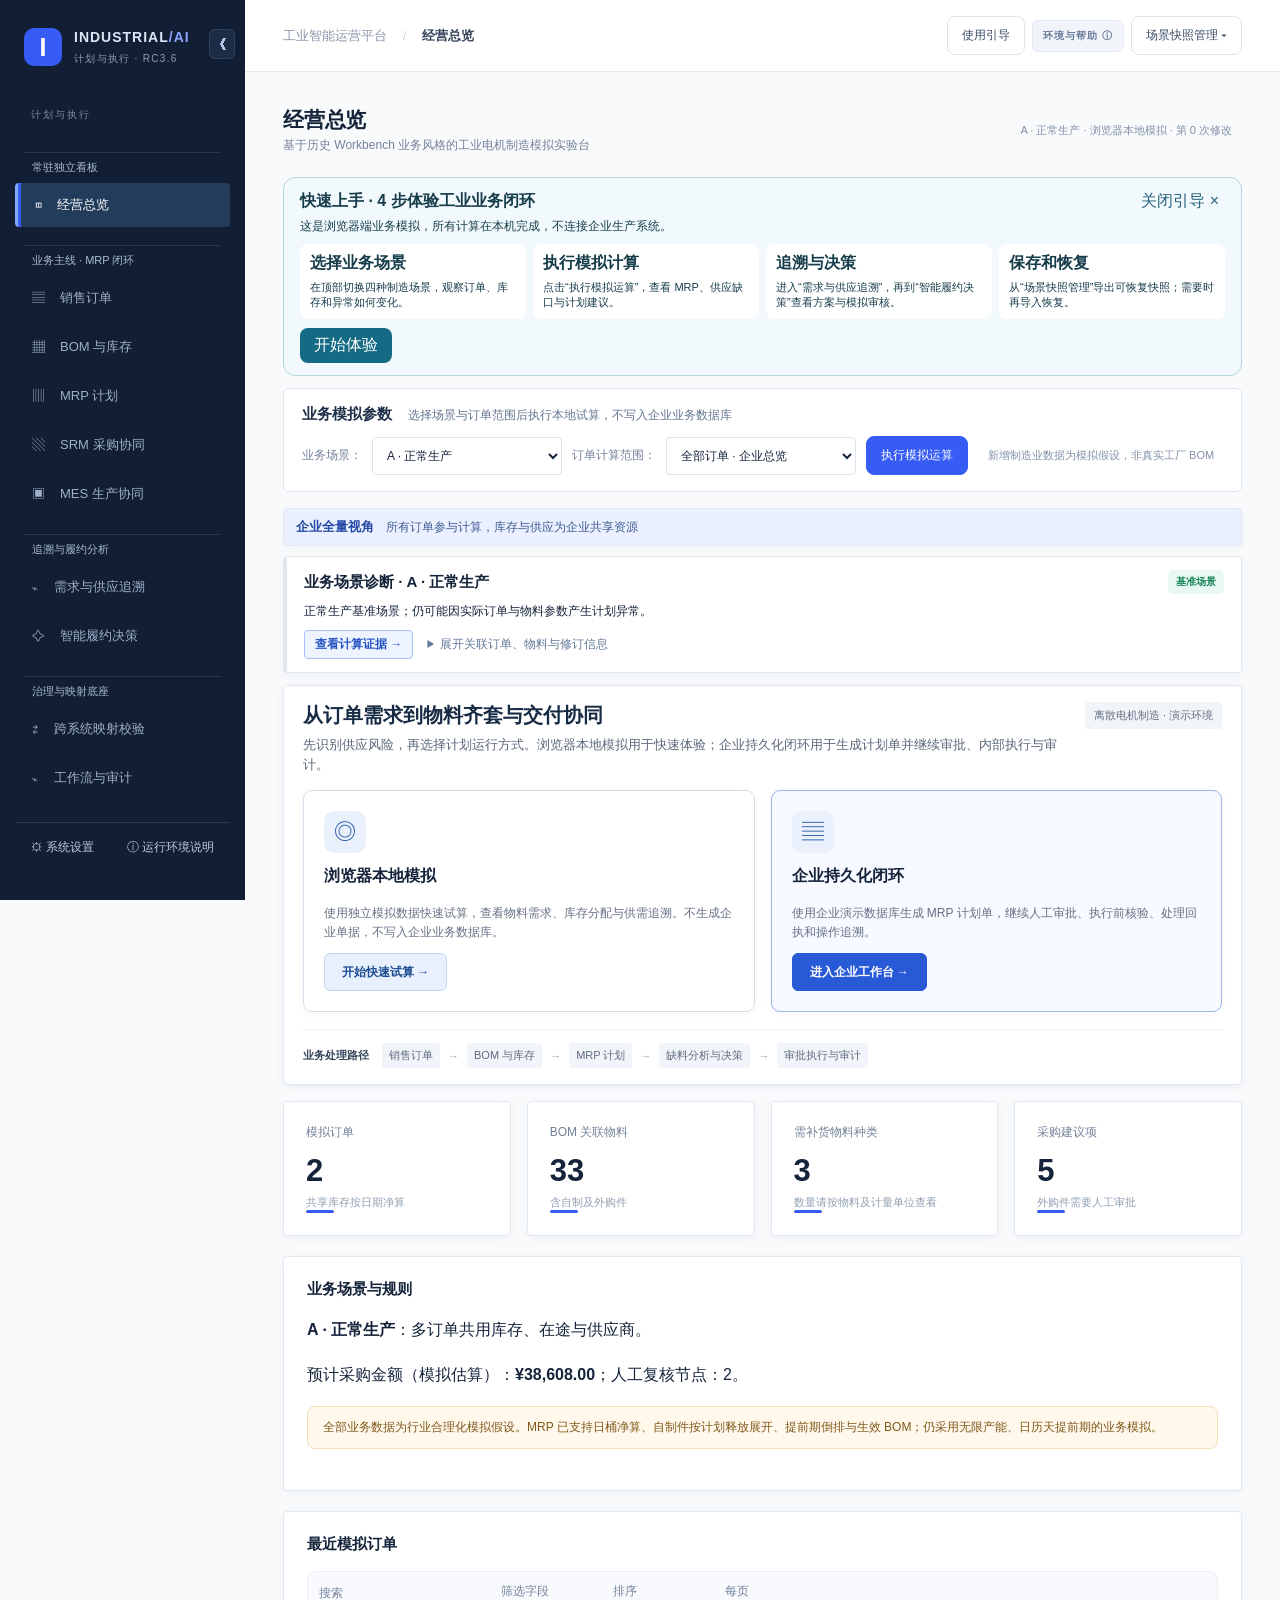
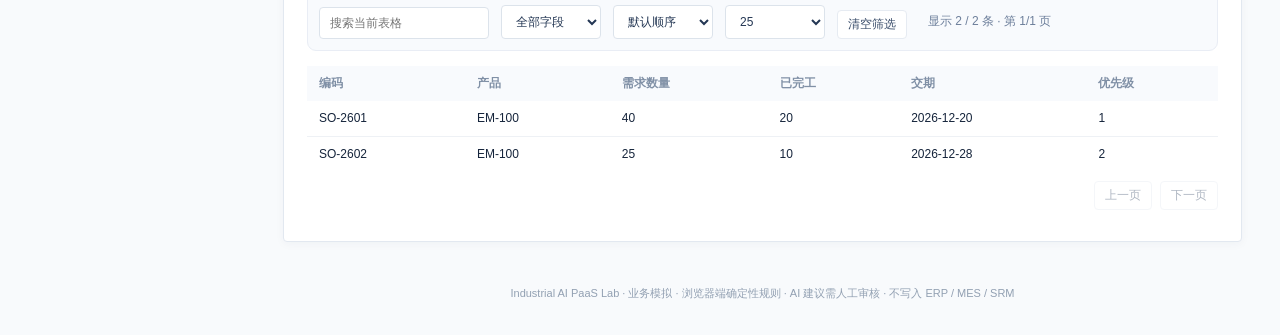
==== commit 054ca9a0: "RC3.6: Finalize Workbench information architecture and navigation" ====
--- a/enterprise_workbench/site/index.html
+++ b/enterprise_workbench/site/index.html
@@ -5,5 +5,5 @@
 <div class="nav-group">追溯与履约分析</div><button class="nav" data-tab="trace">⌁ <span>需求与供应追溯</span></button><button class="nav" data-tab="agent">✧ <span>智能履约决策</span></button>
 <div class="nav-group">治理与映射底座</div><button class="nav" data-tab="mapping">⇄ <span>跨系统映射校验</span></button><button class="nav" data-tab="workflow">⌁ <span>工作流与审计</span></button></nav>
 <div class="sidebarbottom sidebar-utilities"><button class="sidebar-utility" data-tab="settings">⚙ <span>系统设置</span></button><button class="sidebar-utility" data-tab="statuses">ⓘ <span>运行环境说明</span></button></div></aside>
-<main class="main"><header class="topbar"><button id="sidebarExpand" class="outline desktop-expand" aria-label="展开左侧导航" title="展开左侧导航">☰</button><button id="sidebarToggle" class="outline hamburger" aria-label="展开或收起导航" aria-expanded="false">☰</button><div class="breadcrumb">工业智能运营平台 <span>/</span> <b id="crumb">经营总览</b></div><div class="topright"><button class="environment" id="simulationInfo" aria-expanded="false" aria-controls="simulationTooltip" title="查看模拟环境说明">环境与帮助 ⓘ</button><span id="simulationTooltip" class="simulation-tooltip" role="tooltip" hidden>✓ 所有运算在浏览器本地运行，不上传数据、不连接真实工厂。</span><div class="snapshot-wrap"><button class="outline" id="snapshotMenuToggle" aria-expanded="false" aria-controls="snapshotMenu">场景快照管理 ▾</button><div class="snapshot-menu" id="snapshotMenu" hidden><button class="outline" id="portableExport">导出可恢复快照</button><button class="outline" id="portableImport">导入快照</button><button class="outline" id="export">导出 JSON</button><button class="outline rc36-danger-action" id="reset">重置当前场景（需确认）</button></div></div><input type="file" id="portableFile" accept=".json,application/json" hidden></div></header><div class="content"><div class="heading"><div><h1 id="heading">经营总览</h1><p id="subtitle">基于历史 Workbench 业务风格的工业电机制造模拟实验台</p></div><div id="sync" class="sync">初始化中</div></div><div class="toolbar"><label for="scenario">业务场景：</label><select id="scenario"></select><label for="focusOrder">订单计算范围：</label><select id="focusOrder" aria-label="订单计算范围"><option value="all">全部订单 · 企业总览</option></select><button id="run" class="primary" title="跨模块模拟计算：本地执行 MRP、库存、供应与业务协同规则">执行模拟运算</button><span id="runSpinner" class="run-spinner" hidden aria-label="正在计算"></span><span id="runHint" class="run-hint" role="status" aria-live="polite"></span><span class="sync" id="note">新增制造业数据为模拟假设，非真实工厂 BOM</span></div><div id="notice" role="alert" hidden></div><div id="uxToast" class="ux-toast" role="status" aria-live="polite" hidden></div><div id="body"></div><footer>Industrial AI PaaS Lab · 业务模拟 · 浏览器端确定性规则 · AI 建议需人工审核 · 不写入 ERP / MES / SRM</footer></div></main></div>
+<main class="main"><header class="topbar"><button id="sidebarExpand" class="outline desktop-expand" aria-label="展开左侧导航" title="展开左侧导航">☰</button><button id="sidebarToggle" class="outline hamburger" aria-label="展开或收起导航" aria-expanded="false">☰</button><div class="breadcrumb">工业智能运营平台 <span>/</span> <b id="crumb">经营总览</b></div><div class="topright"><button class="environment" id="simulationInfo" aria-expanded="false" aria-controls="simulationTooltip" title="查看模拟环境说明">环境与帮助 ⓘ</button><span id="simulationTooltip" class="simulation-tooltip" role="tooltip" hidden>✓ 所有运算在浏览器本地运行，不上传数据、不连接真实工厂。</span><div class="snapshot-wrap"><button class="outline" id="snapshotMenuToggle" aria-expanded="false" aria-controls="snapshotMenu">场景快照管理 ▾</button><div class="snapshot-menu" id="snapshotMenu" hidden><button class="outline" id="portableExport">导出可恢复快照</button><button class="outline" id="portableImport">导入快照</button><button class="outline" id="export">导出 JSON</button><button class="outline rc36-danger-action" id="reset">重置当前场景（需确认）</button></div></div><input type="file" id="portableFile" accept=".json,application/json" hidden></div></header><div class="content"><div class="heading"><div><h1 id="heading">经营总览</h1><p id="subtitle">基于历史 Workbench 业务风格的工业电机制造模拟实验台</p></div><div id="sync" class="sync">初始化中</div></div><section id="businessControlsHost" class="rc36-business-controls" aria-label="业务场景与模拟计算"><div class="rc36-business-controls-head"><strong>业务模拟参数</strong><span>选择场景与订单范围后执行本地试算，不写入企业业务数据库</span></div><div class="toolbar"><label for="scenario">业务场景：</label><select id="scenario"></select><label for="focusOrder">订单计算范围：</label><select id="focusOrder" aria-label="订单计算范围"><option value="all">全部订单 · 企业总览</option></select><button id="run" class="primary" title="跨模块模拟计算：本地执行 MRP、库存、供应与业务协同规则">执行模拟运算</button><span id="runSpinner" class="run-spinner" hidden aria-label="正在计算"></span><span id="runHint" class="run-hint" role="status" aria-live="polite"></span><span class="sync" id="note">新增制造业数据为模拟假设，非真实工厂 BOM</span></div></section><div id="notice" role="alert" hidden></div><div id="uxToast" class="ux-toast" role="status" aria-live="polite" hidden></div><div id="body"></div><footer>Industrial AI PaaS Lab · 业务模拟 · 浏览器端确定性规则 · AI 建议需人工审核 · 不写入 ERP / MES / SRM</footer></div></main></div>
 <script src="./engine.js"></script><script src="./decision.js"></script><script src="./decision-evidence.js"></script><script src="./decision-reasoning.js"></script><script src="./closure.js"></script><script src="./portable.js"></script><script src="./app.js"></script><script src="./onboarding.js"></script><script src="./xlsx-export.js"></script><script src="./enterprise-console.js"></script></body></html>
--- a/enterprise_workbench/site/style.css
+++ b/enterprise_workbench/site/style.css
@@ -111,3 +111,23 @@
 #vbConsole .vbc-btn.tiny{min-height:31px;padding:6px 10px}
 #vbConsole .vbc-order-table-scroll{max-width:100%;overflow-x:auto}
 @media(max-width:760px){.heading{align-items:flex-start}.rc35-home-entry{padding:13px}.vbc-material-toolbar{align-items:stretch}.vbc-global-actions{width:100%;margin-left:0}.vbc-global-actions button{flex:1}.topright{flex-wrap:wrap}.tablewrap{max-width:calc(100vw - 32px)}}
+
+/* RC3.6 information architecture closure: business controls belong to Overview only. */
+.rc36-business-controls{border:1px solid #dfe6f0;background:#fff;border-radius:6px;padding:16px 18px;margin:0 0 16px}
+.rc36-business-controls[hidden]{display:none!important}
+.rc36-business-controls-head{display:flex;gap:8px 16px;align-items:baseline;flex-wrap:wrap;margin-bottom:12px}
+.rc36-business-controls-head strong{font-size:15px;font-weight:650;color:#1d2f49}
+.rc36-business-controls-head span{font-size:12px;color:#63758e}
+.rc36-business-controls .toolbar{margin:0;display:flex;gap:10px;align-items:center;flex-wrap:wrap}
+.rc36-business-controls .toolbar label{font-size:12px;white-space:nowrap}
+.rc36-business-controls .toolbar select{max-width:100%;min-height:36px}
+.rc36-settings-intro{margin-bottom:14px}
+.rc36-settings-intro h2{font-size:16px;margin:0 0 7px}
+.rc36-settings-intro p{font-size:13px;color:#65758e;line-height:1.7;margin:0}
+.rc36-settings-grid{display:grid;grid-template-columns:repeat(2,minmax(0,1fr));gap:14px}
+.rc36-settings-grid .panel{margin:0;min-width:0}
+.rc36-settings-grid dl{margin:10px 0 0}
+.rc36-settings-grid dt{font-size:13px;font-weight:650;margin:14px 0 5px}
+.rc36-settings-grid dd{font-size:12px;line-height:1.75;color:#64758d;margin:0}
+@media(max-width:780px){.rc36-settings-grid{grid-template-columns:1fr}.rc36-business-controls{padding:12px}.rc36-business-controls .toolbar{align-items:stretch}.rc36-business-controls .toolbar select,.rc36-business-controls .toolbar button{width:100%}}
+@media(max-width:850px){.sidebarbottom.sidebar-utilities{display:flex;margin-top:8px;padding:8px 12px;justify-content:flex-start;gap:18px}.sidebar-utility{min-height:32px}}
--- a/enterprise_workbench/site/enterprise-console.css
+++ b/enterprise_workbench/site/enterprise-console.css
@@ -217,3 +217,39 @@
 #vbConsole .vbc-btn.tiny{min-height:31px;padding:6px 10px}
 #vbConsole .vbc-order-table-scroll{max-width:100%;overflow-x:auto}
 @media(max-width:760px){.heading{align-items:flex-start}.rc35-home-entry{padding:13px}.vbc-material-toolbar{align-items:stretch}.vbc-global-actions{width:100%;margin-left:0}.vbc-global-actions button{flex:1}.topright{flex-wrap:wrap}.tablewrap{max-width:calc(100vw - 32px)}}
+
+/* RC3.6 enterprise audit/reconciliation visual closure — scoped, no API changes */
+#vbConsole .vbc-business-results{align-items:stretch;gap:18px}
+#vbConsole .vbc-business-results > .vbc-business-card,
+#vbConsole .vbc-business-results > .vbc-audit-center{margin:0;min-width:0;padding:20px 22px;border:1px solid #e1e8f0;border-radius:12px;background:#fff;box-shadow:0 2px 10px #16324b08}
+#vbConsole .vbc-business-card-head,#vbConsole .vbc-audit-panel-head{display:flex;justify-content:space-between;align-items:flex-start;gap:16px;min-width:0;margin:0 0 16px}
+#vbConsole .vbc-business-card-head h2,#vbConsole .vbc-audit-panel-head h2{margin:0;color:#163c59;font-size:16px;line-height:1.45;font-weight:650;letter-spacing:0}
+#vbConsole .vbc-business-card-body{min-width:0}
+#vbConsole .vbc-audit-panel-head>div{flex:1;min-width:0}
+#vbConsole .vbc-audit-panel-head p{margin:6px 0 0;color:#6b7e93;font-size:12px;line-height:1.65}
+#vbConsole .vbc-audit-panel-actions{display:flex;align-items:center;gap:8px;flex-shrink:0}
+#vbConsole .vbc-audit-panel-actions .vbc-btn{min-height:36px;padding:7px 13px;white-space:nowrap}
+#vbConsole .vbc-audit-querybar{display:grid;grid-template-columns:minmax(150px,1.2fr) minmax(145px,1fr) auto;align-items:end;gap:12px;margin:0 0 16px}
+#vbConsole .vbc-audit-querybar label{min-width:0;display:grid;gap:6px;margin:0;color:#536b84;font-size:12px;line-height:1.4}
+#vbConsole .vbc-audit-querybar input,#vbConsole .vbc-audit-querybar select{width:100%;height:36px;min-width:0;border-radius:7px;font-size:13px}
+#vbConsole .vbc-audit-querybar .vbc-btn{min-height:36px;white-space:nowrap}
+#vbConsole .vbc-audit-state{flex-shrink:0;padding:5px 9px;border-radius:6px;background:#f1f5f9;color:#526b82;font-size:11px;font-weight:550}
+#vbConsole .vbc-audit-result{min-width:0;margin-top:12px}
+#vbConsole .vbc-audit-result-head{font-size:12px;color:#61748c;margin-bottom:10px}
+#vbConsole .vbc-audit-panel .vbc-empty,#vbConsole .vbc-business-card-body>.vbc-empty{padding:17px 16px;min-height:0;border:1px solid #e6edf5;border-radius:9px;background:#f8fafc;line-height:1.6;font-size:12px}
+#vbConsole .vbc-audit-panel .vbc-empty strong,#vbConsole .vbc-business-card-body>.vbc-empty strong{font-size:13px;margin-bottom:3px}
+#vbConsole .vbc-business-timeline{margin:0;padding-left:20px}
+#vbConsole .vbc-business-timeline li{padding:0 0 13px 13px;line-height:1.5}
+#vbConsole .vbc-business-timeline li strong{display:block;font-size:13px;line-height:1.45}
+#vbConsole .vbc-business-timeline li span,#vbConsole .vbc-business-timeline li small{font-size:12px;line-height:1.6;font-variant-numeric:tabular-nums}
+#vbConsole .vbc-reconcile-result{display:flex;align-items:center;flex-wrap:wrap;gap:6px 12px;padding:11px 13px;border-radius:8px;font-size:12px;line-height:1.5;background:#f1f5f9;color:#3d5672}
+#vbConsole .vbc-reconcile-result strong{font-size:13px;color:#1f4b6b}
+#vbConsole .vbc-reconcile-result.is-attention{background:#fff7ed;color:#92400e}
+#vbConsole .vbc-reconcile-result.is-attention strong{color:#9a3412}
+#vbConsole .vbc-audit-result>.vbc-low{font-size:11px;line-height:1.6;margin:12px 0 8px;color:#72839a}
+#vbConsole .vbc-audit-hint{padding:14px 15px;border-radius:8px;background:#f8fafc;color:#708198;font-size:12px}
+#vbConsole .vbc-order-table-scroll{margin-top:10px;border-radius:8px}
+#vbConsole .vbc-order-table-scroll th,#vbConsole .vbc-order-table-scroll td{font-size:12px;padding:10px 12px}
+#vbConsole .vbc-business-card .vbc-detail-list{font-size:13px}
+@media(max-width:850px){#vbConsole .vbc-audit-panel-head{flex-wrap:wrap}#vbConsole .vbc-audit-querybar{grid-template-columns:repeat(2,minmax(0,1fr))}#vbConsole .vbc-audit-querybar>.vbc-btn{grid-column:1/-1;justify-self:start}}
+@media(max-width:600px){#vbConsole .vbc-business-results>.vbc-business-card,#vbConsole .vbc-business-results>.vbc-audit-center{padding:16px}#vbConsole .vbc-audit-querybar{grid-template-columns:minmax(0,1fr)}#vbConsole .vbc-audit-querybar>.vbc-btn{grid-column:auto}#vbConsole .vbc-audit-panel-actions{width:100%}#vbConsole .vbc-audit-panel-actions .vbc-btn{width:100%}}
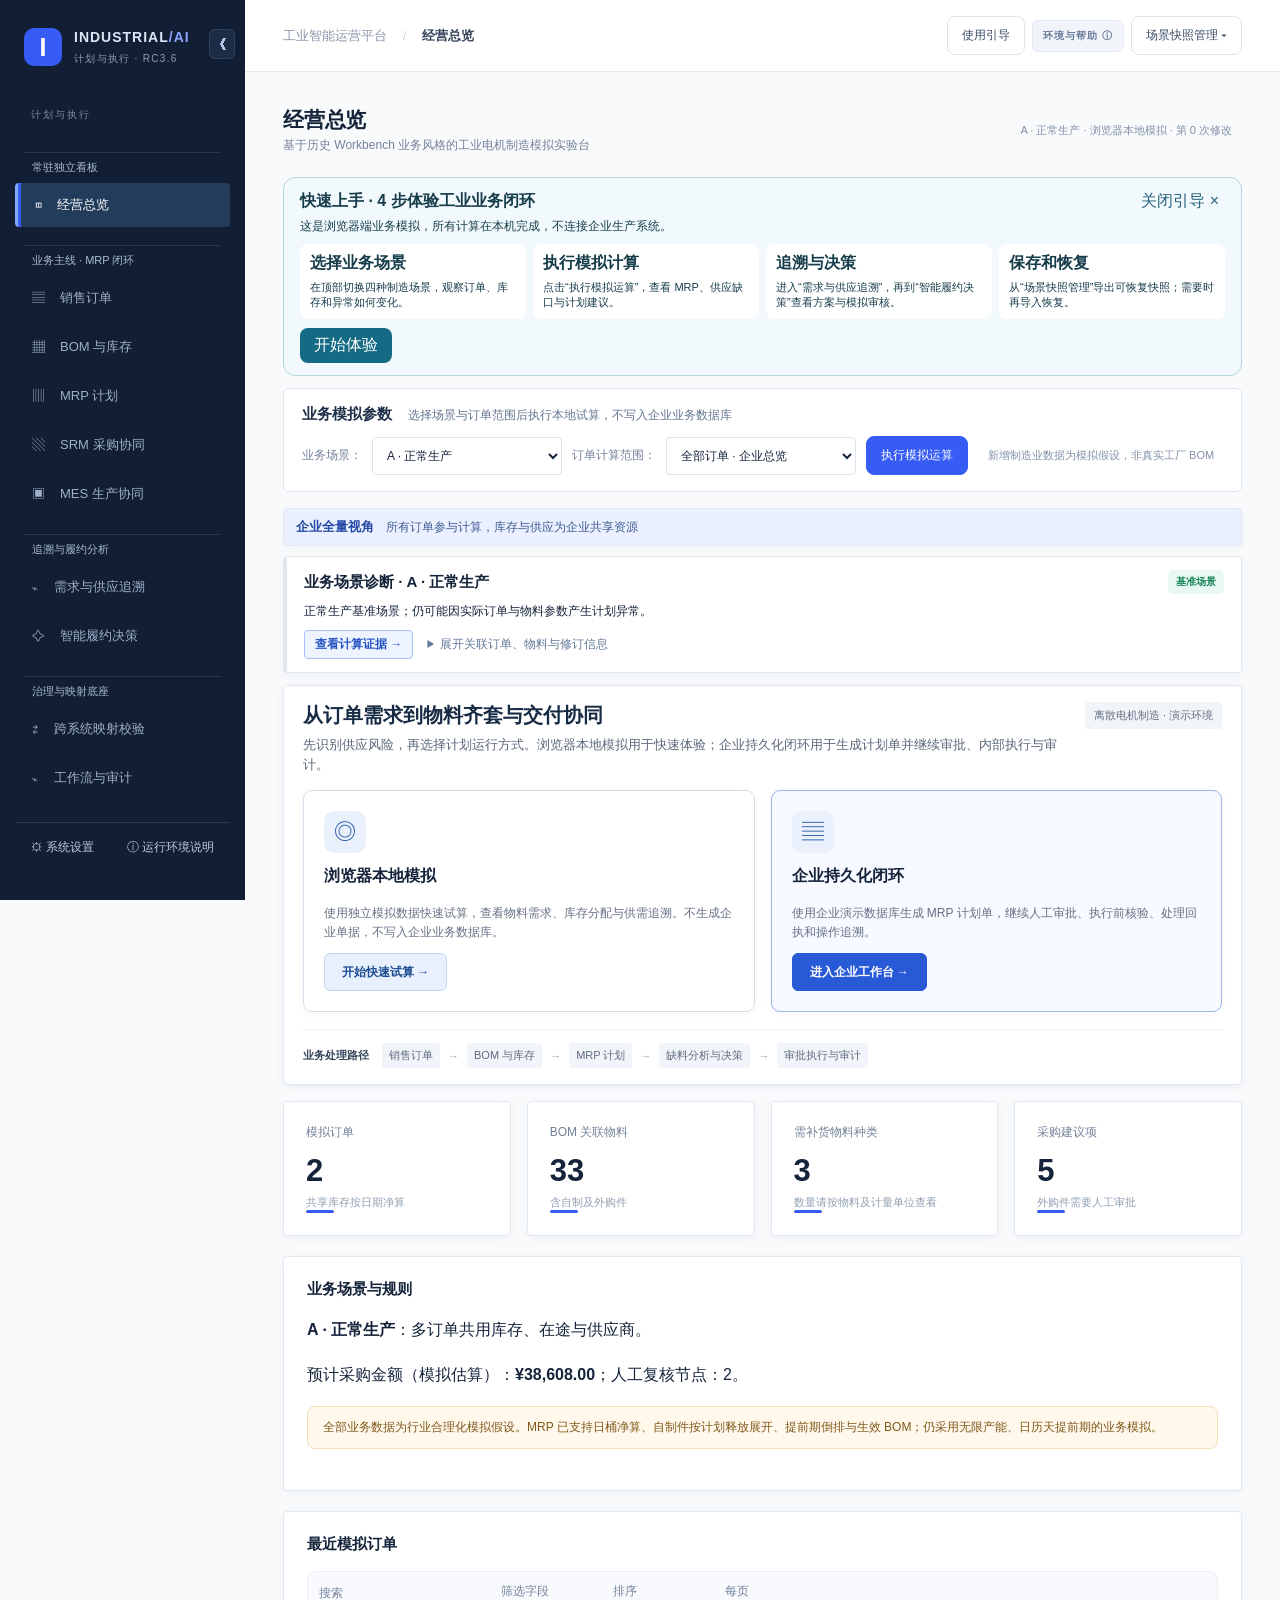
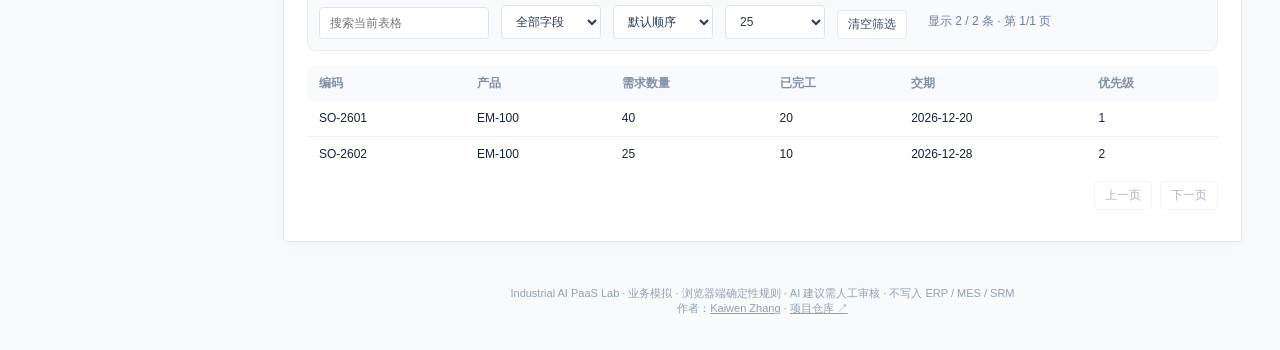
==== commit 73e55e82: "Add Kaiwen Zhang Workbench author and repository links" ====
--- a/enterprise_workbench/site/index.html
+++ b/enterprise_workbench/site/index.html
@@ -5,5 +5,5 @@
 <div class="nav-group">追溯与履约分析</div><button class="nav" data-tab="trace">⌁ <span>需求与供应追溯</span></button><button class="nav" data-tab="agent">✧ <span>智能履约决策</span></button>
 <div class="nav-group">治理与映射底座</div><button class="nav" data-tab="mapping">⇄ <span>跨系统映射校验</span></button><button class="nav" data-tab="workflow">⌁ <span>工作流与审计</span></button></nav>
 <div class="sidebarbottom sidebar-utilities"><button class="sidebar-utility" data-tab="settings">⚙ <span>系统设置</span></button><button class="sidebar-utility" data-tab="statuses">ⓘ <span>运行环境说明</span></button></div></aside>
-<main class="main"><header class="topbar"><button id="sidebarExpand" class="outline desktop-expand" aria-label="展开左侧导航" title="展开左侧导航">☰</button><button id="sidebarToggle" class="outline hamburger" aria-label="展开或收起导航" aria-expanded="false">☰</button><div class="breadcrumb">工业智能运营平台 <span>/</span> <b id="crumb">经营总览</b></div><div class="topright"><button class="environment" id="simulationInfo" aria-expanded="false" aria-controls="simulationTooltip" title="查看模拟环境说明">环境与帮助 ⓘ</button><span id="simulationTooltip" class="simulation-tooltip" role="tooltip" hidden>✓ 所有运算在浏览器本地运行，不上传数据、不连接真实工厂。</span><div class="snapshot-wrap"><button class="outline" id="snapshotMenuToggle" aria-expanded="false" aria-controls="snapshotMenu">场景快照管理 ▾</button><div class="snapshot-menu" id="snapshotMenu" hidden><button class="outline" id="portableExport">导出可恢复快照</button><button class="outline" id="portableImport">导入快照</button><button class="outline" id="export">导出 JSON</button><button class="outline rc36-danger-action" id="reset">重置当前场景（需确认）</button></div></div><input type="file" id="portableFile" accept=".json,application/json" hidden></div></header><div class="content"><div class="heading"><div><h1 id="heading">经营总览</h1><p id="subtitle">基于历史 Workbench 业务风格的工业电机制造模拟实验台</p></div><div id="sync" class="sync">初始化中</div></div><section id="businessControlsHost" class="rc36-business-controls" aria-label="业务场景与模拟计算"><div class="rc36-business-controls-head"><strong>业务模拟参数</strong><span>选择场景与订单范围后执行本地试算，不写入企业业务数据库</span></div><div class="toolbar"><label for="scenario">业务场景：</label><select id="scenario"></select><label for="focusOrder">订单计算范围：</label><select id="focusOrder" aria-label="订单计算范围"><option value="all">全部订单 · 企业总览</option></select><button id="run" class="primary" title="跨模块模拟计算：本地执行 MRP、库存、供应与业务协同规则">执行模拟运算</button><span id="runSpinner" class="run-spinner" hidden aria-label="正在计算"></span><span id="runHint" class="run-hint" role="status" aria-live="polite"></span><span class="sync" id="note">新增制造业数据为模拟假设，非真实工厂 BOM</span></div></section><div id="notice" role="alert" hidden></div><div id="uxToast" class="ux-toast" role="status" aria-live="polite" hidden></div><div id="body"></div><footer>Industrial AI PaaS Lab · 业务模拟 · 浏览器端确定性规则 · AI 建议需人工审核 · 不写入 ERP / MES / SRM</footer></div></main></div>
+<main class="main"><header class="topbar"><button id="sidebarExpand" class="outline desktop-expand" aria-label="展开左侧导航" title="展开左侧导航">☰</button><button id="sidebarToggle" class="outline hamburger" aria-label="展开或收起导航" aria-expanded="false">☰</button><div class="breadcrumb">工业智能运营平台 <span>/</span> <b id="crumb">经营总览</b></div><div class="topright"><button class="environment" id="simulationInfo" aria-expanded="false" aria-controls="simulationTooltip" title="查看模拟环境说明">环境与帮助 ⓘ</button><span id="simulationTooltip" class="simulation-tooltip" role="tooltip" hidden>✓ 所有运算在浏览器本地运行，不上传数据、不连接真实工厂。</span><div class="snapshot-wrap"><button class="outline" id="snapshotMenuToggle" aria-expanded="false" aria-controls="snapshotMenu">场景快照管理 ▾</button><div class="snapshot-menu" id="snapshotMenu" hidden><button class="outline" id="portableExport">导出可恢复快照</button><button class="outline" id="portableImport">导入快照</button><button class="outline" id="export">导出 JSON</button><button class="outline rc36-danger-action" id="reset">重置当前场景（需确认）</button></div></div><input type="file" id="portableFile" accept=".json,application/json" hidden></div></header><div class="content"><div class="heading"><div><h1 id="heading">经营总览</h1><p id="subtitle">基于历史 Workbench 业务风格的工业电机制造模拟实验台</p></div><div id="sync" class="sync">初始化中</div></div><section id="businessControlsHost" class="rc36-business-controls" aria-label="业务场景与模拟计算"><div class="rc36-business-controls-head"><strong>业务模拟参数</strong><span>选择场景与订单范围后执行本地试算，不写入企业业务数据库</span></div><div class="toolbar"><label for="scenario">业务场景：</label><select id="scenario"></select><label for="focusOrder">订单计算范围：</label><select id="focusOrder" aria-label="订单计算范围"><option value="all">全部订单 · 企业总览</option></select><button id="run" class="primary" title="跨模块模拟计算：本地执行 MRP、库存、供应与业务协同规则">执行模拟运算</button><span id="runSpinner" class="run-spinner" hidden aria-label="正在计算"></span><span id="runHint" class="run-hint" role="status" aria-live="polite"></span><span class="sync" id="note">新增制造业数据为模拟假设，非真实工厂 BOM</span></div></section><div id="notice" role="alert" hidden></div><div id="uxToast" class="ux-toast" role="status" aria-live="polite" hidden></div><div id="body"></div><footer>Industrial AI PaaS Lab · 业务模拟 · 浏览器端确定性规则 · AI 建议需人工审核 · 不写入 ERP / MES / SRM<br><span>作者：<a href="https://github.com/kaiwenzhang1023-oss" target="_blank" rel="noopener noreferrer" style="color:inherit;text-decoration:underline">Kaiwen Zhang</a> · <a href="https://github.com/kaiwenzhang1023-oss/industrial-ai-paas-lab-demo" target="_blank" rel="noopener noreferrer" style="color:inherit;text-decoration:underline">项目仓库 ↗</a></span></footer></div></main></div>
 <script src="./engine.js"></script><script src="./decision.js"></script><script src="./decision-evidence.js"></script><script src="./decision-reasoning.js"></script><script src="./closure.js"></script><script src="./portable.js"></script><script src="./app.js"></script><script src="./onboarding.js"></script><script src="./xlsx-export.js"></script><script src="./enterprise-console.js"></script></body></html>
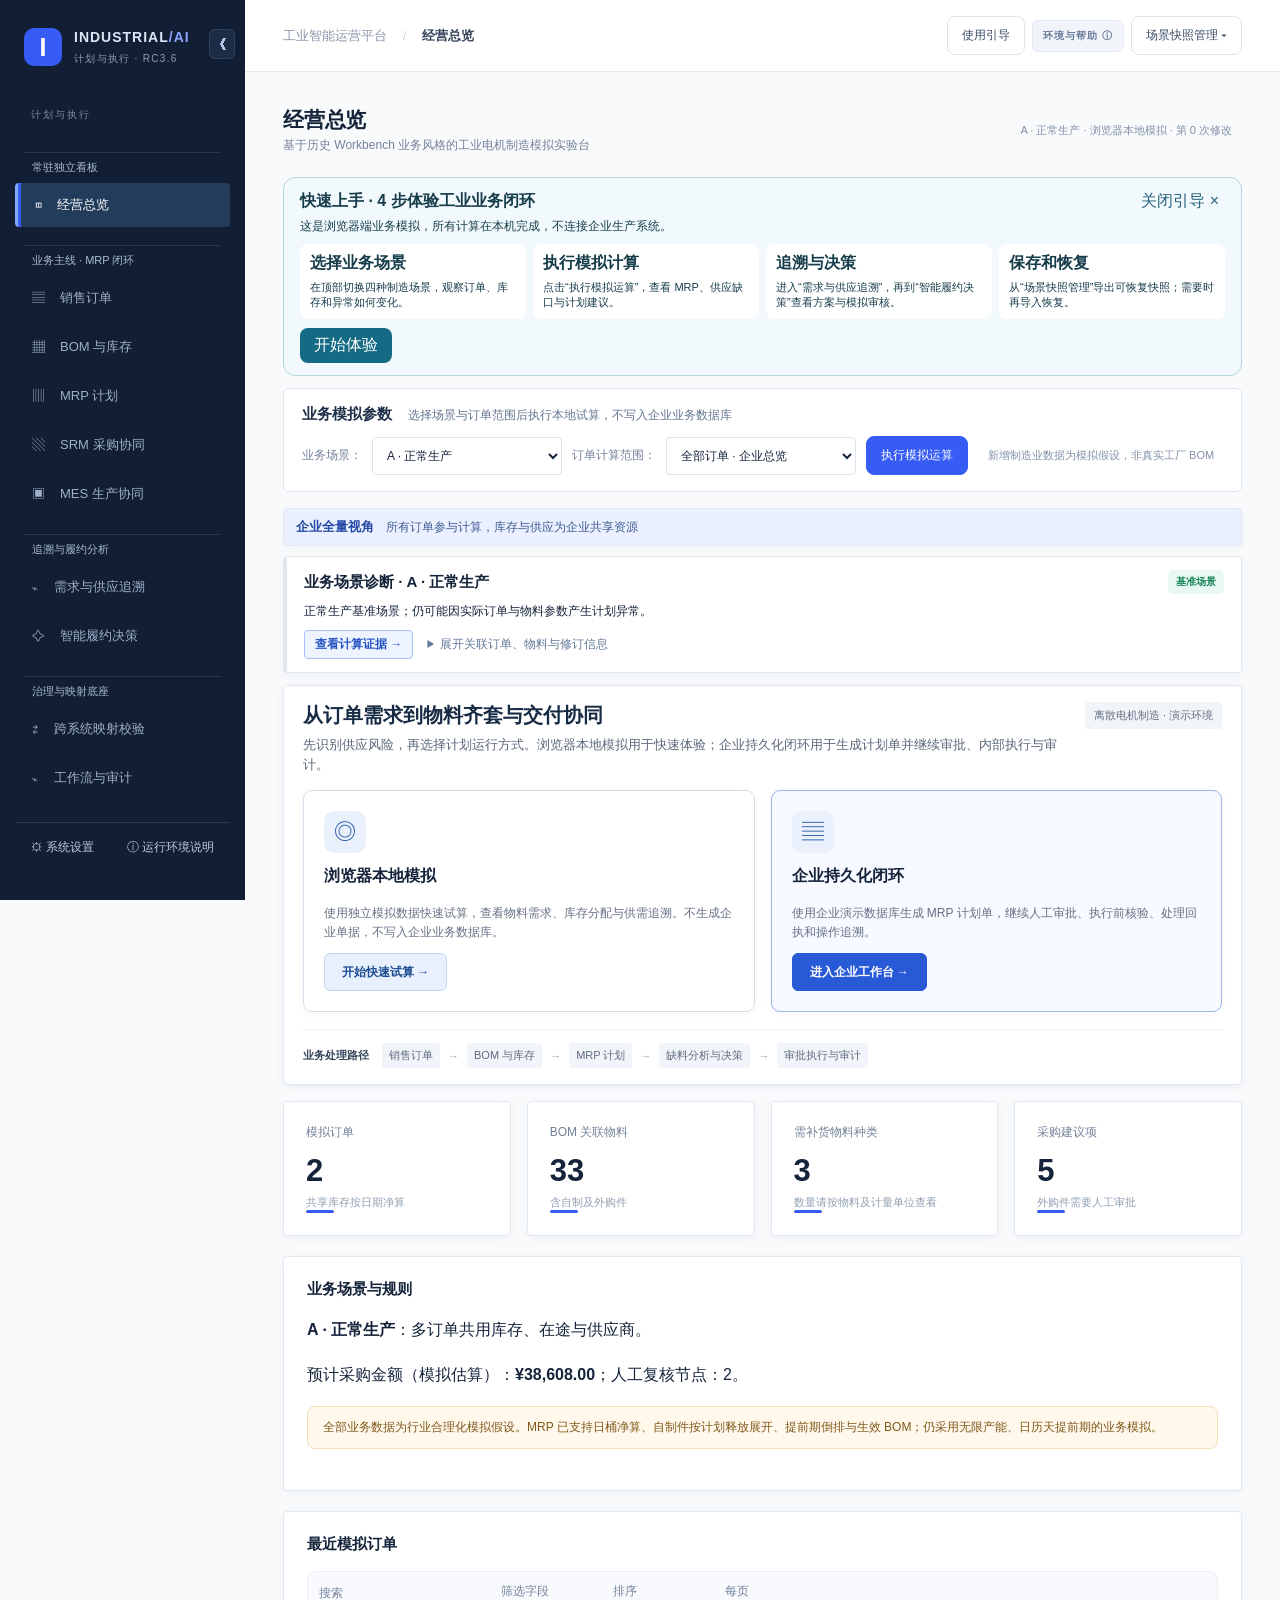
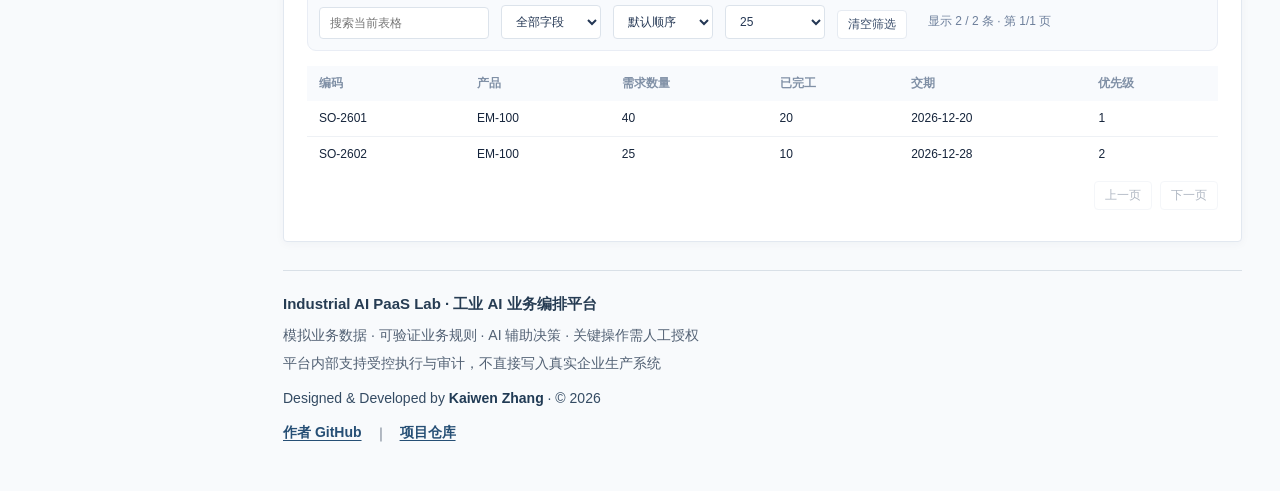
==== commit abf8f765: "Refine portfolio footer and author identity" ====
--- a/enterprise_workbench/site/index.html
+++ b/enterprise_workbench/site/index.html
@@ -1,9 +1,19 @@
-<!doctype html><html lang="zh-CN"><head><meta charset="utf-8"><meta name="viewport" content="width=device-width,initial-scale=1"><title>Industrial AI PaaS Lab · V1.9 RC3.6 Industrial Planning & Execution Collaboration</title><link rel="icon" type="image/svg+xml" href="./favicon.svg"><link rel="stylesheet" href="./style.css"><link rel="stylesheet" href="./enterprise-console.css"></head><body>
+<!doctype html><html lang="zh-CN"><head><meta charset="utf-8"><meta name="viewport" content="width=device-width,initial-scale=1"><title>Industrial AI PaaS Lab · V1.9 RC3.6 Industrial Planning & Execution Collaboration</title><link rel="icon" type="image/svg+xml" href="./favicon.svg"><link rel="stylesheet" href="./style.css"><link rel="stylesheet" href="./enterprise-console.css"><style id="portfolio-footer-style">
+.portfolio-footer{box-sizing:border-box;min-width:0;max-width:100%;margin-top:28px;padding:20px 0 18px;border-top:1px solid #d9e0e7;background:transparent;color:#526174;font-family:inherit;font-size:14px;line-height:1.8;text-align:left;overflow-wrap:anywhere;white-space:normal}
+.portfolio-footer .portfolio-footer-title{display:block;margin:0 0 6px;color:#263c53;font-size:15px;font-weight:700;line-height:1.7}
+.portfolio-footer .portfolio-footer-line{margin:3px 0;font-size:inherit;line-height:inherit}
+.portfolio-footer .portfolio-footer-author{margin-top:10px;color:#344b63}.portfolio-footer .portfolio-footer-author strong{color:#203a54;font-size:14px;font-weight:700}
+.portfolio-footer .portfolio-footer-links{display:flex;align-items:center;flex-wrap:wrap;gap:4px 12px;margin-top:6px}
+.portfolio-footer .portfolio-footer-links a{display:inline-block;color:#264f75;font-size:14px;font-weight:600;text-decoration:underline;text-underline-offset:3px;padding:4px 0;line-height:1.7}
+.portfolio-footer .portfolio-footer-links a:hover{color:#17344f}.portfolio-footer .portfolio-footer-links a:focus-visible{outline:2px solid #355e84;outline-offset:3px;border-radius:2px}
+.foot.portfolio-footer{max-width:1400px;padding:20px 22px 24px}
+@media(max-width:640px){.portfolio-footer{padding-top:16px;padding-bottom:16px;font-size:14px;line-height:1.8}.portfolio-footer .portfolio-footer-title{font-size:15px}.foot.portfolio-footer{margin-left:16px;margin-right:16px;padding-left:0;padding-right:0}}
+</style></head><body>
 <div class="shell"><aside class="sidebar"><div class="brand"><span class="brandmark">I</span><div><strong>INDUSTRIAL<span class="accent">/AI</span></strong><small>计划与执行 · RC3.6</small></div></div><button id="desktopSidebarToggle" class="sidebar-collapse" aria-label="收起左侧导航" title="收起左侧导航">❮</button><div class="sectionlabel">计划与执行</div><nav id="nav">
 <div class="nav-group">常驻独立看板</div><button class="nav active" data-tab="overview">◫ <span>经营总览</span></button>
 <div class="nav-group">业务主线 · MRP 闭环</div><button class="nav" data-tab="orders">▤ <span>销售订单</span></button><button class="nav" data-tab="bom">▦ <span>BOM 与库存</span></button><button class="nav" data-tab="mrp">▥ <span>MRP 计划</span></button><button class="nav" data-tab="srm">▧ <span>SRM 采购协同</span></button><button class="nav" data-tab="mes">▣ <span>MES 生产协同</span></button>
 <div class="nav-group">追溯与履约分析</div><button class="nav" data-tab="trace">⌁ <span>需求与供应追溯</span></button><button class="nav" data-tab="agent">✧ <span>智能履约决策</span></button>
 <div class="nav-group">治理与映射底座</div><button class="nav" data-tab="mapping">⇄ <span>跨系统映射校验</span></button><button class="nav" data-tab="workflow">⌁ <span>工作流与审计</span></button></nav>
 <div class="sidebarbottom sidebar-utilities"><button class="sidebar-utility" data-tab="settings">⚙ <span>系统设置</span></button><button class="sidebar-utility" data-tab="statuses">ⓘ <span>运行环境说明</span></button></div></aside>
-<main class="main"><header class="topbar"><button id="sidebarExpand" class="outline desktop-expand" aria-label="展开左侧导航" title="展开左侧导航">☰</button><button id="sidebarToggle" class="outline hamburger" aria-label="展开或收起导航" aria-expanded="false">☰</button><div class="breadcrumb">工业智能运营平台 <span>/</span> <b id="crumb">经营总览</b></div><div class="topright"><button class="environment" id="simulationInfo" aria-expanded="false" aria-controls="simulationTooltip" title="查看模拟环境说明">环境与帮助 ⓘ</button><span id="simulationTooltip" class="simulation-tooltip" role="tooltip" hidden>✓ 所有运算在浏览器本地运行，不上传数据、不连接真实工厂。</span><div class="snapshot-wrap"><button class="outline" id="snapshotMenuToggle" aria-expanded="false" aria-controls="snapshotMenu">场景快照管理 ▾</button><div class="snapshot-menu" id="snapshotMenu" hidden><button class="outline" id="portableExport">导出可恢复快照</button><button class="outline" id="portableImport">导入快照</button><button class="outline" id="export">导出 JSON</button><button class="outline rc36-danger-action" id="reset">重置当前场景（需确认）</button></div></div><input type="file" id="portableFile" accept=".json,application/json" hidden></div></header><div class="content"><div class="heading"><div><h1 id="heading">经营总览</h1><p id="subtitle">基于历史 Workbench 业务风格的工业电机制造模拟实验台</p></div><div id="sync" class="sync">初始化中</div></div><section id="businessControlsHost" class="rc36-business-controls" aria-label="业务场景与模拟计算"><div class="rc36-business-controls-head"><strong>业务模拟参数</strong><span>选择场景与订单范围后执行本地试算，不写入企业业务数据库</span></div><div class="toolbar"><label for="scenario">业务场景：</label><select id="scenario"></select><label for="focusOrder">订单计算范围：</label><select id="focusOrder" aria-label="订单计算范围"><option value="all">全部订单 · 企业总览</option></select><button id="run" class="primary" title="跨模块模拟计算：本地执行 MRP、库存、供应与业务协同规则">执行模拟运算</button><span id="runSpinner" class="run-spinner" hidden aria-label="正在计算"></span><span id="runHint" class="run-hint" role="status" aria-live="polite"></span><span class="sync" id="note">新增制造业数据为模拟假设，非真实工厂 BOM</span></div></section><div id="notice" role="alert" hidden></div><div id="uxToast" class="ux-toast" role="status" aria-live="polite" hidden></div><div id="body"></div><footer>Industrial AI PaaS Lab · 业务模拟 · 浏览器端确定性规则 · AI 建议需人工审核 · 不写入 ERP / MES / SRM<br><span>作者：<a href="https://github.com/kaiwenzhang1023-oss" target="_blank" rel="noopener noreferrer" style="color:inherit;text-decoration:underline">Kaiwen Zhang</a> · <a href="https://github.com/kaiwenzhang1023-oss/industrial-ai-paas-lab-demo" target="_blank" rel="noopener noreferrer" style="color:inherit;text-decoration:underline">项目仓库 ↗</a></span></footer></div></main></div>
+<main class="main"><header class="topbar"><button id="sidebarExpand" class="outline desktop-expand" aria-label="展开左侧导航" title="展开左侧导航">☰</button><button id="sidebarToggle" class="outline hamburger" aria-label="展开或收起导航" aria-expanded="false">☰</button><div class="breadcrumb">工业智能运营平台 <span>/</span> <b id="crumb">经营总览</b></div><div class="topright"><button class="environment" id="simulationInfo" aria-expanded="false" aria-controls="simulationTooltip" title="查看模拟环境说明">环境与帮助 ⓘ</button><span id="simulationTooltip" class="simulation-tooltip" role="tooltip" hidden>✓ 所有运算在浏览器本地运行，不上传数据、不连接真实工厂。</span><div class="snapshot-wrap"><button class="outline" id="snapshotMenuToggle" aria-expanded="false" aria-controls="snapshotMenu">场景快照管理 ▾</button><div class="snapshot-menu" id="snapshotMenu" hidden><button class="outline" id="portableExport">导出可恢复快照</button><button class="outline" id="portableImport">导入快照</button><button class="outline" id="export">导出 JSON</button><button class="outline rc36-danger-action" id="reset">重置当前场景（需确认）</button></div></div><input type="file" id="portableFile" accept=".json,application/json" hidden></div></header><div class="content"><div class="heading"><div><h1 id="heading">经营总览</h1><p id="subtitle">基于历史 Workbench 业务风格的工业电机制造模拟实验台</p></div><div id="sync" class="sync">初始化中</div></div><section id="businessControlsHost" class="rc36-business-controls" aria-label="业务场景与模拟计算"><div class="rc36-business-controls-head"><strong>业务模拟参数</strong><span>选择场景与订单范围后执行本地试算，不写入企业业务数据库</span></div><div class="toolbar"><label for="scenario">业务场景：</label><select id="scenario"></select><label for="focusOrder">订单计算范围：</label><select id="focusOrder" aria-label="订单计算范围"><option value="all">全部订单 · 企业总览</option></select><button id="run" class="primary" title="跨模块模拟计算：本地执行 MRP、库存、供应与业务协同规则">执行模拟运算</button><span id="runSpinner" class="run-spinner" hidden aria-label="正在计算"></span><span id="runHint" class="run-hint" role="status" aria-live="polite"></span><span class="sync" id="note">新增制造业数据为模拟假设，非真实工厂 BOM</span></div></section><div id="notice" role="alert" hidden></div><div id="uxToast" class="ux-toast" role="status" aria-live="polite" hidden></div><div id="body"></div><footer class="portfolio-footer" aria-label="项目与作者信息"><strong class="portfolio-footer-title">Industrial AI PaaS Lab · 工业 AI 业务编排平台</strong><p class="portfolio-footer-line">模拟业务数据 · 可验证业务规则 · AI 辅助决策 · 关键操作需人工授权</p><p class="portfolio-footer-line">平台内部支持受控执行与审计，不直接写入真实企业生产系统</p><p class="portfolio-footer-line portfolio-footer-author">Designed &amp; Developed by <strong>Kaiwen Zhang</strong> · © 2026</p><div class="portfolio-footer-links"><a href="https://github.com/kaiwenzhang1023-oss" target="_blank" rel="noopener noreferrer">作者 GitHub</a><span aria-hidden="true">｜</span><a href="https://github.com/kaiwenzhang1023-oss/industrial-ai-paas-lab-demo" target="_blank" rel="noopener noreferrer">项目仓库</a></div></footer></div></main></div>
 <script src="./engine.js"></script><script src="./decision.js"></script><script src="./decision-evidence.js"></script><script src="./decision-reasoning.js"></script><script src="./closure.js"></script><script src="./portable.js"></script><script src="./app.js"></script><script src="./onboarding.js"></script><script src="./xlsx-export.js"></script><script src="./enterprise-console.js"></script></body></html>
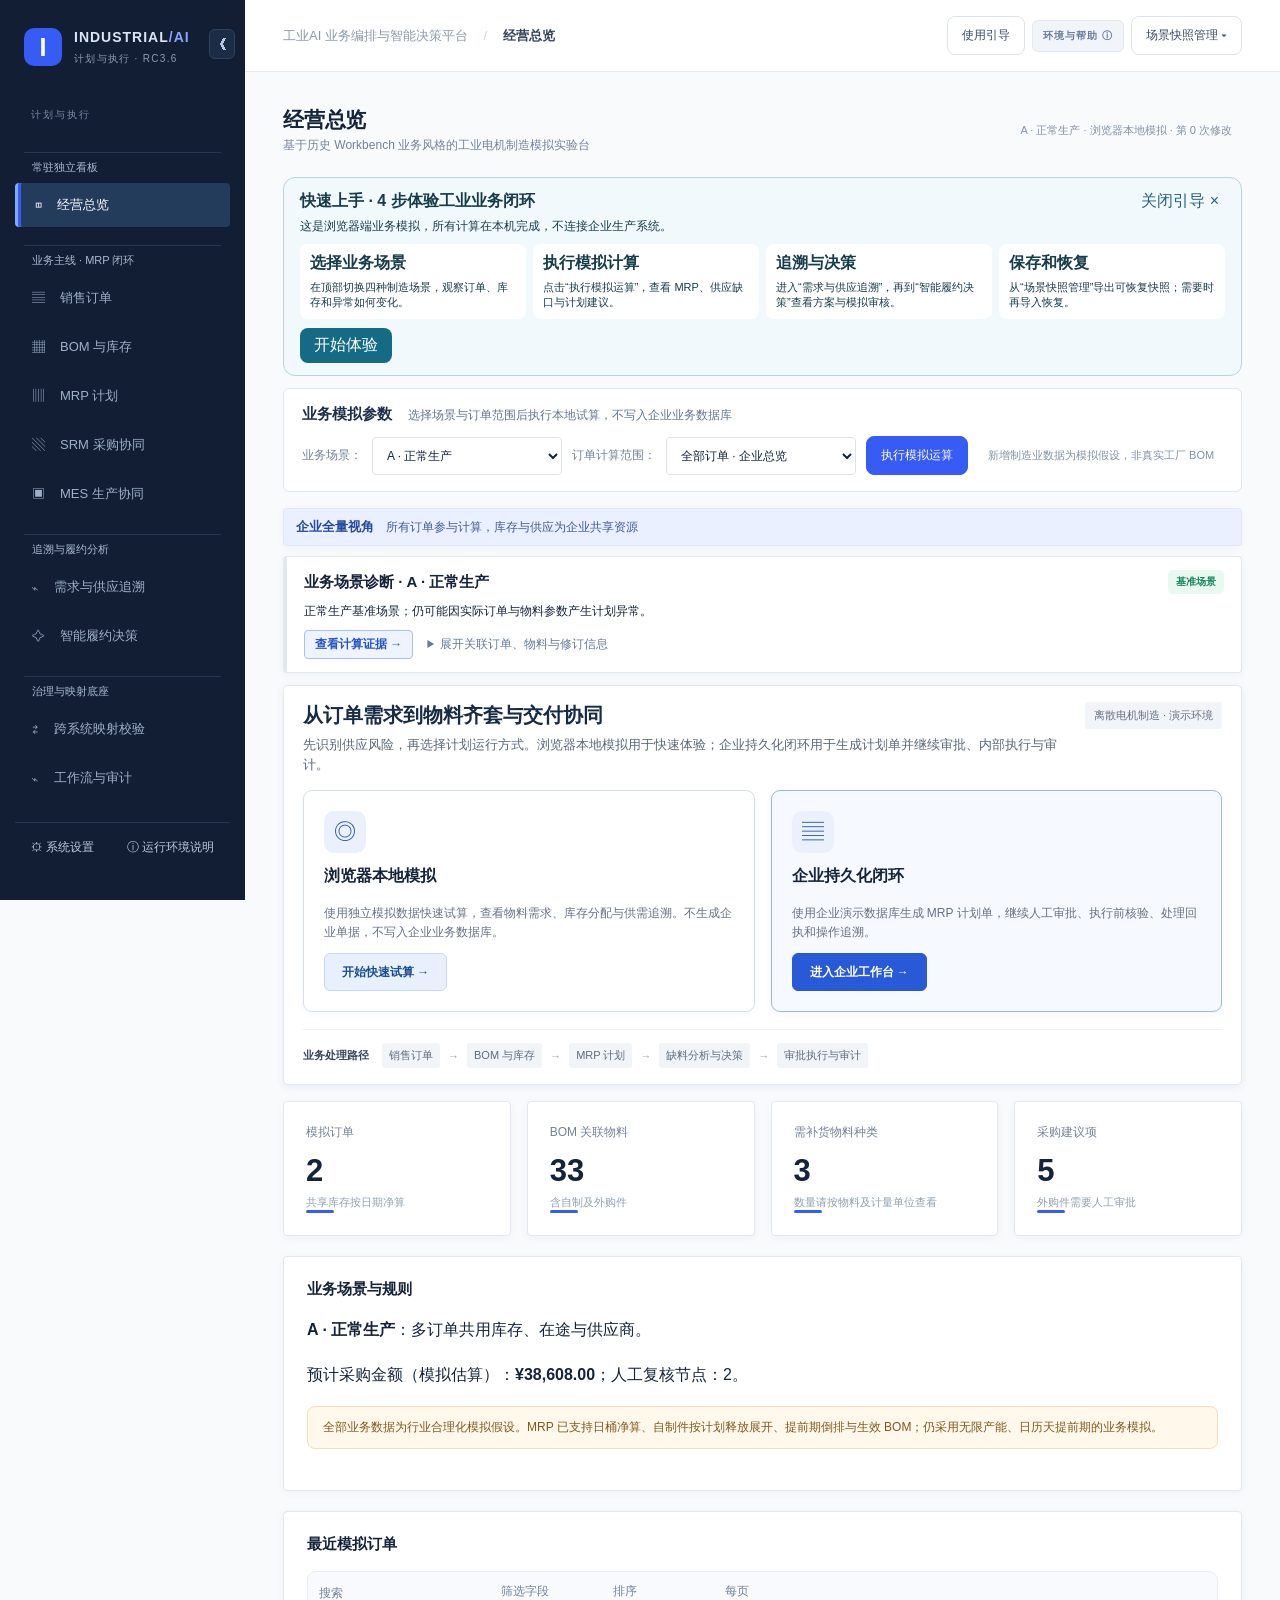
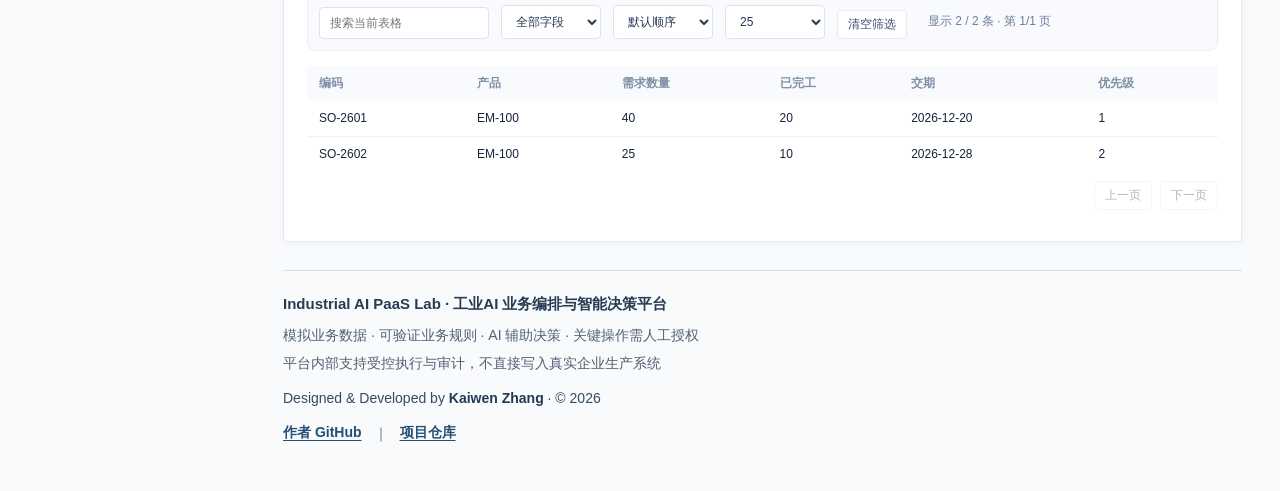
==== commit 623eedcf: "Refine portfolio identity and help summary Update browser title, platform breadcrumb, footer identit" ====
--- a/enterprise_workbench/site/index.html
+++ b/enterprise_workbench/site/index.html
@@ -1,4 +1,4 @@
-<!doctype html><html lang="zh-CN"><head><meta charset="utf-8"><meta name="viewport" content="width=device-width,initial-scale=1"><title>Industrial AI PaaS Lab · V1.9 RC3.6 Industrial Planning & Execution Collaboration</title><link rel="icon" type="image/svg+xml" href="./favicon.svg"><link rel="stylesheet" href="./style.css"><link rel="stylesheet" href="./enterprise-console.css"><style id="portfolio-footer-style">
+<!doctype html><html lang="zh-CN"><head><meta charset="utf-8"><meta name="viewport" content="width=device-width,initial-scale=1"><title>Industrial AI PaaS Lab · 工业AI 业务编排与智能决策平台</title><link rel="icon" type="image/svg+xml" href="./favicon.svg"><link rel="stylesheet" href="./style.css"><link rel="stylesheet" href="./enterprise-console.css"><style id="portfolio-footer-style">
 .portfolio-footer{box-sizing:border-box;min-width:0;max-width:100%;margin-top:28px;padding:20px 0 18px;border-top:1px solid #d9e0e7;background:transparent;color:#526174;font-family:inherit;font-size:14px;line-height:1.8;text-align:left;overflow-wrap:anywhere;white-space:normal}
 .portfolio-footer .portfolio-footer-title{display:block;margin:0 0 6px;color:#263c53;font-size:15px;font-weight:700;line-height:1.7}
 .portfolio-footer .portfolio-footer-line{margin:3px 0;font-size:inherit;line-height:inherit}
@@ -8,6 +8,8 @@
 .portfolio-footer .portfolio-footer-links a:hover{color:#17344f}.portfolio-footer .portfolio-footer-links a:focus-visible{outline:2px solid #355e84;outline-offset:3px;border-radius:2px}
 .foot.portfolio-footer{max-width:1400px;padding:20px 22px 24px}
 @media(max-width:640px){.portfolio-footer{padding-top:16px;padding-bottom:16px;font-size:14px;line-height:1.8}.portfolio-footer .portfolio-footer-title{font-size:15px}.foot.portfolio-footer{margin-left:16px;margin-right:16px;padding-left:0;padding-right:0}}
+
+.portfolio-help-capabilities{display:block;margin-top:8px;font-size:14px;line-height:1.8}
 </style></head><body>
 <div class="shell"><aside class="sidebar"><div class="brand"><span class="brandmark">I</span><div><strong>INDUSTRIAL<span class="accent">/AI</span></strong><small>计划与执行 · RC3.6</small></div></div><button id="desktopSidebarToggle" class="sidebar-collapse" aria-label="收起左侧导航" title="收起左侧导航">❮</button><div class="sectionlabel">计划与执行</div><nav id="nav">
 <div class="nav-group">常驻独立看板</div><button class="nav active" data-tab="overview">◫ <span>经营总览</span></button>
@@ -15,5 +17,5 @@
 <div class="nav-group">追溯与履约分析</div><button class="nav" data-tab="trace">⌁ <span>需求与供应追溯</span></button><button class="nav" data-tab="agent">✧ <span>智能履约决策</span></button>
 <div class="nav-group">治理与映射底座</div><button class="nav" data-tab="mapping">⇄ <span>跨系统映射校验</span></button><button class="nav" data-tab="workflow">⌁ <span>工作流与审计</span></button></nav>
 <div class="sidebarbottom sidebar-utilities"><button class="sidebar-utility" data-tab="settings">⚙ <span>系统设置</span></button><button class="sidebar-utility" data-tab="statuses">ⓘ <span>运行环境说明</span></button></div></aside>
-<main class="main"><header class="topbar"><button id="sidebarExpand" class="outline desktop-expand" aria-label="展开左侧导航" title="展开左侧导航">☰</button><button id="sidebarToggle" class="outline hamburger" aria-label="展开或收起导航" aria-expanded="false">☰</button><div class="breadcrumb">工业智能运营平台 <span>/</span> <b id="crumb">经营总览</b></div><div class="topright"><button class="environment" id="simulationInfo" aria-expanded="false" aria-controls="simulationTooltip" title="查看模拟环境说明">环境与帮助 ⓘ</button><span id="simulationTooltip" class="simulation-tooltip" role="tooltip" hidden>✓ 所有运算在浏览器本地运行，不上传数据、不连接真实工厂。</span><div class="snapshot-wrap"><button class="outline" id="snapshotMenuToggle" aria-expanded="false" aria-controls="snapshotMenu">场景快照管理 ▾</button><div class="snapshot-menu" id="snapshotMenu" hidden><button class="outline" id="portableExport">导出可恢复快照</button><button class="outline" id="portableImport">导入快照</button><button class="outline" id="export">导出 JSON</button><button class="outline rc36-danger-action" id="reset">重置当前场景（需确认）</button></div></div><input type="file" id="portableFile" accept=".json,application/json" hidden></div></header><div class="content"><div class="heading"><div><h1 id="heading">经营总览</h1><p id="subtitle">基于历史 Workbench 业务风格的工业电机制造模拟实验台</p></div><div id="sync" class="sync">初始化中</div></div><section id="businessControlsHost" class="rc36-business-controls" aria-label="业务场景与模拟计算"><div class="rc36-business-controls-head"><strong>业务模拟参数</strong><span>选择场景与订单范围后执行本地试算，不写入企业业务数据库</span></div><div class="toolbar"><label for="scenario">业务场景：</label><select id="scenario"></select><label for="focusOrder">订单计算范围：</label><select id="focusOrder" aria-label="订单计算范围"><option value="all">全部订单 · 企业总览</option></select><button id="run" class="primary" title="跨模块模拟计算：本地执行 MRP、库存、供应与业务协同规则">执行模拟运算</button><span id="runSpinner" class="run-spinner" hidden aria-label="正在计算"></span><span id="runHint" class="run-hint" role="status" aria-live="polite"></span><span class="sync" id="note">新增制造业数据为模拟假设，非真实工厂 BOM</span></div></section><div id="notice" role="alert" hidden></div><div id="uxToast" class="ux-toast" role="status" aria-live="polite" hidden></div><div id="body"></div><footer class="portfolio-footer" aria-label="项目与作者信息"><strong class="portfolio-footer-title">Industrial AI PaaS Lab · 工业 AI 业务编排平台</strong><p class="portfolio-footer-line">模拟业务数据 · 可验证业务规则 · AI 辅助决策 · 关键操作需人工授权</p><p class="portfolio-footer-line">平台内部支持受控执行与审计，不直接写入真实企业生产系统</p><p class="portfolio-footer-line portfolio-footer-author">Designed &amp; Developed by <strong>Kaiwen Zhang</strong> · © 2026</p><div class="portfolio-footer-links"><a href="https://github.com/kaiwenzhang1023-oss" target="_blank" rel="noopener noreferrer">作者 GitHub</a><span aria-hidden="true">｜</span><a href="https://github.com/kaiwenzhang1023-oss/industrial-ai-paas-lab-demo" target="_blank" rel="noopener noreferrer">项目仓库</a></div></footer></div></main></div>
+<main class="main"><header class="topbar"><button id="sidebarExpand" class="outline desktop-expand" aria-label="展开左侧导航" title="展开左侧导航">☰</button><button id="sidebarToggle" class="outline hamburger" aria-label="展开或收起导航" aria-expanded="false">☰</button><div class="breadcrumb">工业AI 业务编排与智能决策平台 <span>/</span> <b id="crumb">经营总览</b></div><div class="topright"><button class="environment" id="simulationInfo" aria-expanded="false" aria-controls="simulationTooltip" title="查看模拟环境说明">环境与帮助 ⓘ</button><span id="simulationTooltip" class="simulation-tooltip" role="tooltip" hidden>✓ 所有运算在浏览器本地运行，不上传数据、不连接真实工厂。<br><span class="portfolio-help-capabilities">MRP 物料计划 · 业务流程编排 · Agent/MCP 协同 · 受控执行与审计</span></span><div class="snapshot-wrap"><button class="outline" id="snapshotMenuToggle" aria-expanded="false" aria-controls="snapshotMenu">场景快照管理 ▾</button><div class="snapshot-menu" id="snapshotMenu" hidden><button class="outline" id="portableExport">导出可恢复快照</button><button class="outline" id="portableImport">导入快照</button><button class="outline" id="export">导出 JSON</button><button class="outline rc36-danger-action" id="reset">重置当前场景（需确认）</button></div></div><input type="file" id="portableFile" accept=".json,application/json" hidden></div></header><div class="content"><div class="heading"><div><h1 id="heading">经营总览</h1><p id="subtitle">基于历史 Workbench 业务风格的工业电机制造模拟实验台</p></div><div id="sync" class="sync">初始化中</div></div><section id="businessControlsHost" class="rc36-business-controls" aria-label="业务场景与模拟计算"><div class="rc36-business-controls-head"><strong>业务模拟参数</strong><span>选择场景与订单范围后执行本地试算，不写入企业业务数据库</span></div><div class="toolbar"><label for="scenario">业务场景：</label><select id="scenario"></select><label for="focusOrder">订单计算范围：</label><select id="focusOrder" aria-label="订单计算范围"><option value="all">全部订单 · 企业总览</option></select><button id="run" class="primary" title="跨模块模拟计算：本地执行 MRP、库存、供应与业务协同规则">执行模拟运算</button><span id="runSpinner" class="run-spinner" hidden aria-label="正在计算"></span><span id="runHint" class="run-hint" role="status" aria-live="polite"></span><span class="sync" id="note">新增制造业数据为模拟假设，非真实工厂 BOM</span></div></section><div id="notice" role="alert" hidden></div><div id="uxToast" class="ux-toast" role="status" aria-live="polite" hidden></div><div id="body"></div><footer class="portfolio-footer" aria-label="项目与作者信息"><strong class="portfolio-footer-title">Industrial AI PaaS Lab · 工业AI 业务编排与智能决策平台</strong><p class="portfolio-footer-line">模拟业务数据 · 可验证业务规则 · AI 辅助决策 · 关键操作需人工授权</p><p class="portfolio-footer-line">平台内部支持受控执行与审计，不直接写入真实企业生产系统</p><p class="portfolio-footer-line portfolio-footer-author">Designed &amp; Developed by <strong>Kaiwen Zhang</strong> · © 2026</p><div class="portfolio-footer-links"><a href="https://github.com/kaiwenzhang1023-oss" target="_blank" rel="noopener noreferrer">作者 GitHub</a><span aria-hidden="true">｜</span><a href="https://github.com/kaiwenzhang1023-oss/industrial-ai-paas-lab-demo" target="_blank" rel="noopener noreferrer">项目仓库</a></div></footer></div></main></div>
 <script src="./engine.js"></script><script src="./decision.js"></script><script src="./decision-evidence.js"></script><script src="./decision-reasoning.js"></script><script src="./closure.js"></script><script src="./portable.js"></script><script src="./app.js"></script><script src="./onboarding.js"></script><script src="./xlsx-export.js"></script><script src="./enterprise-console.js"></script></body></html>
